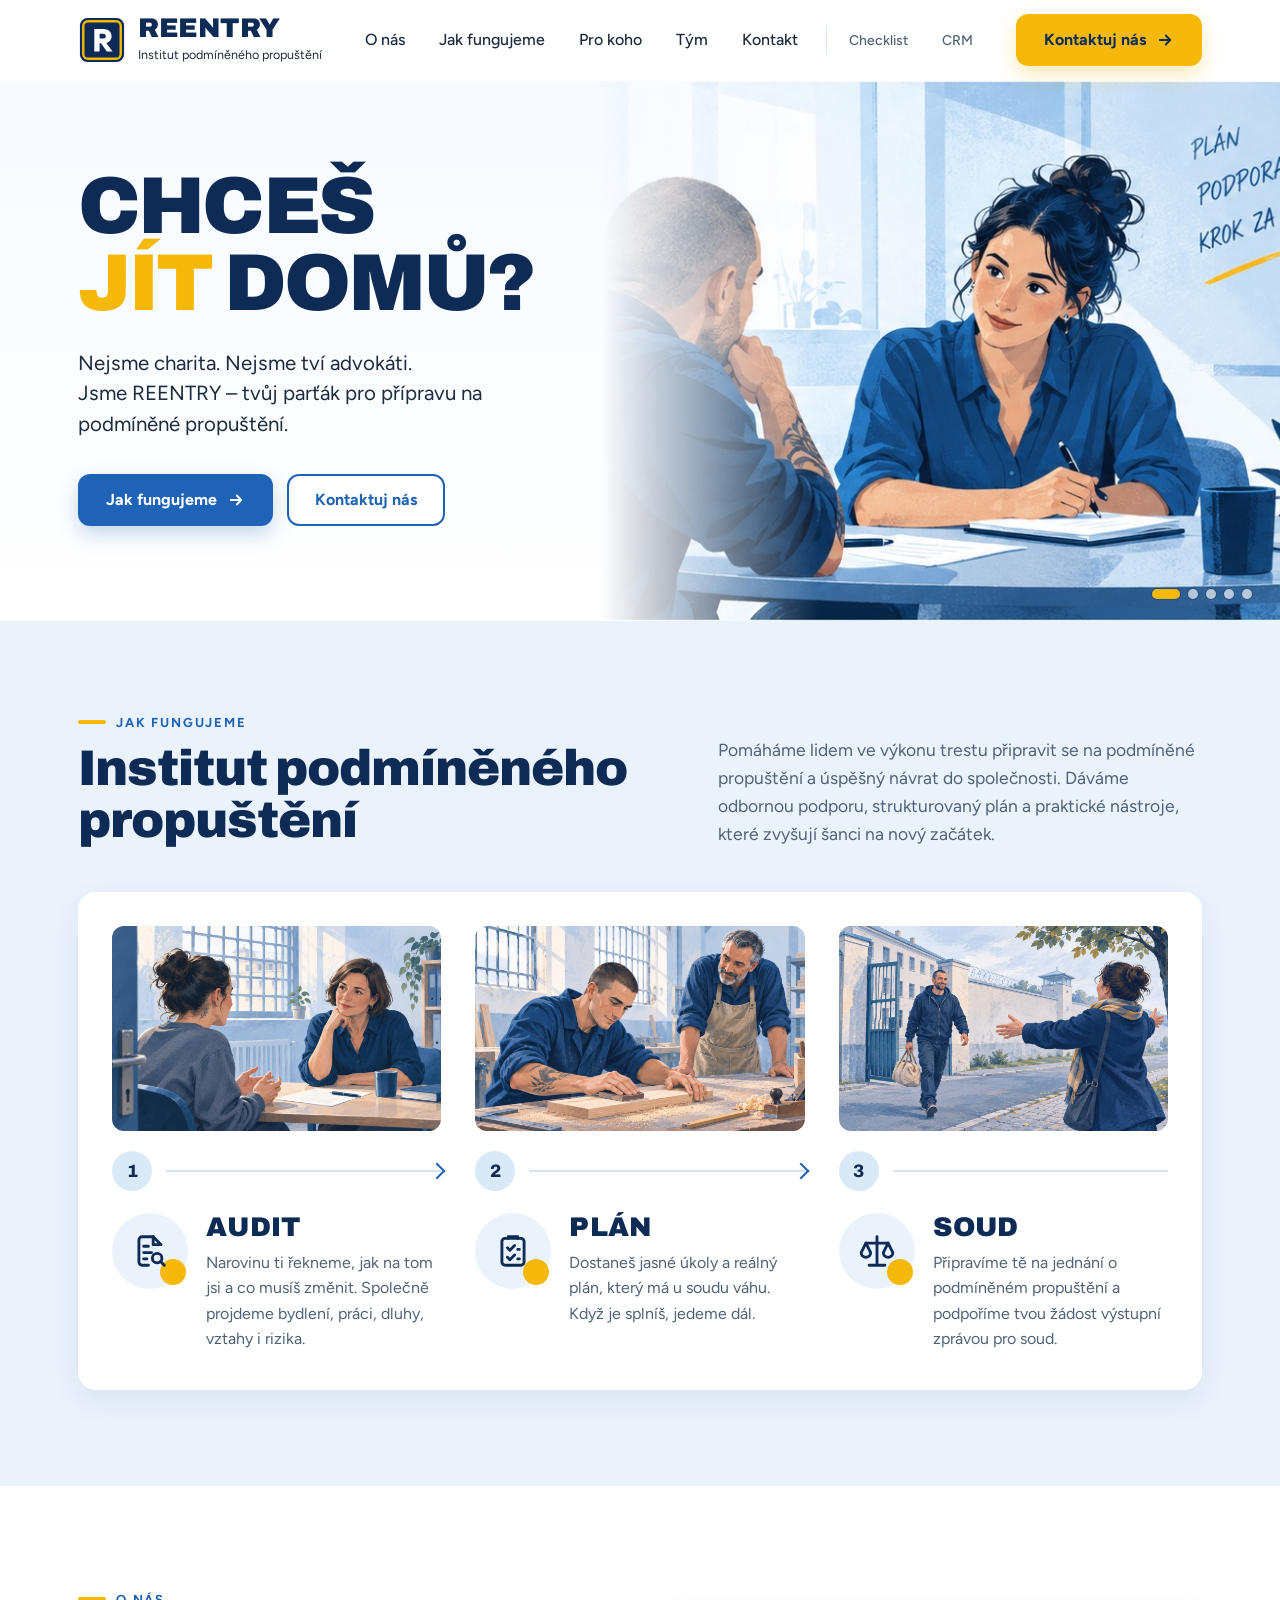
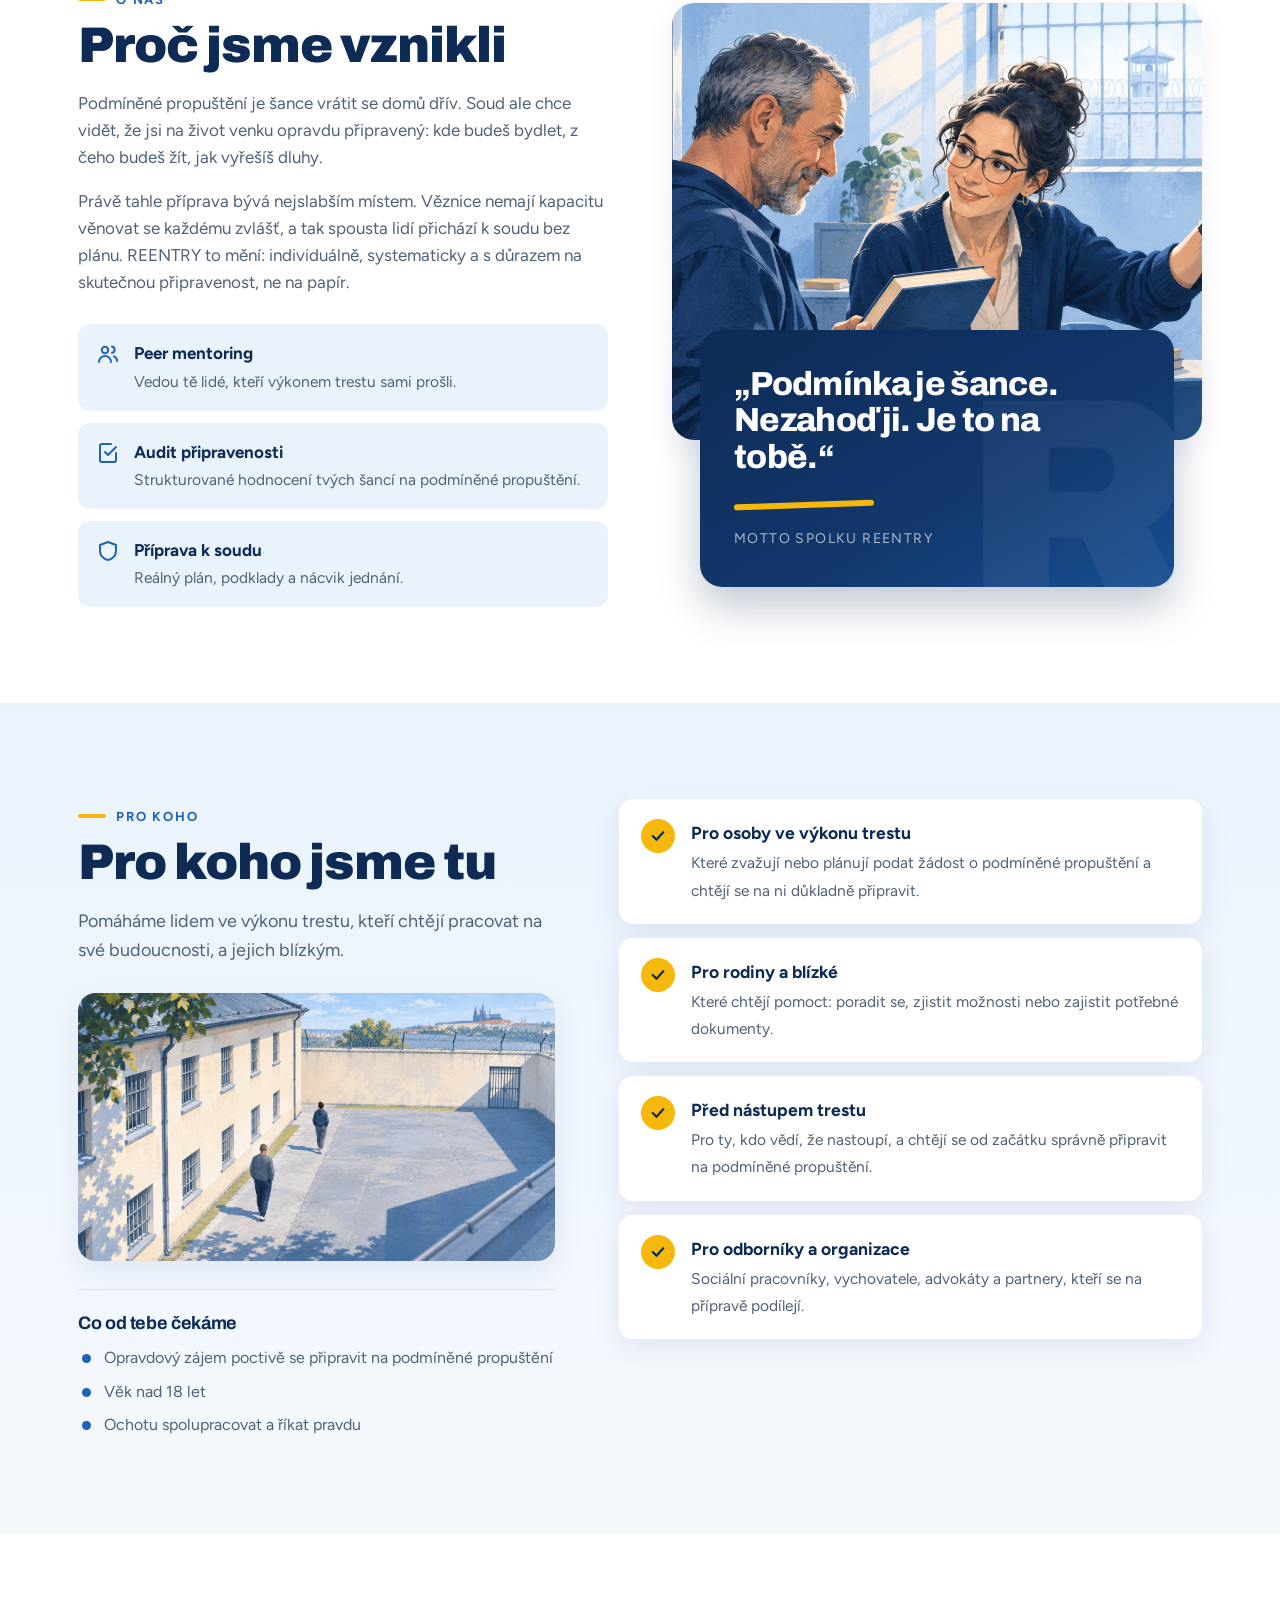
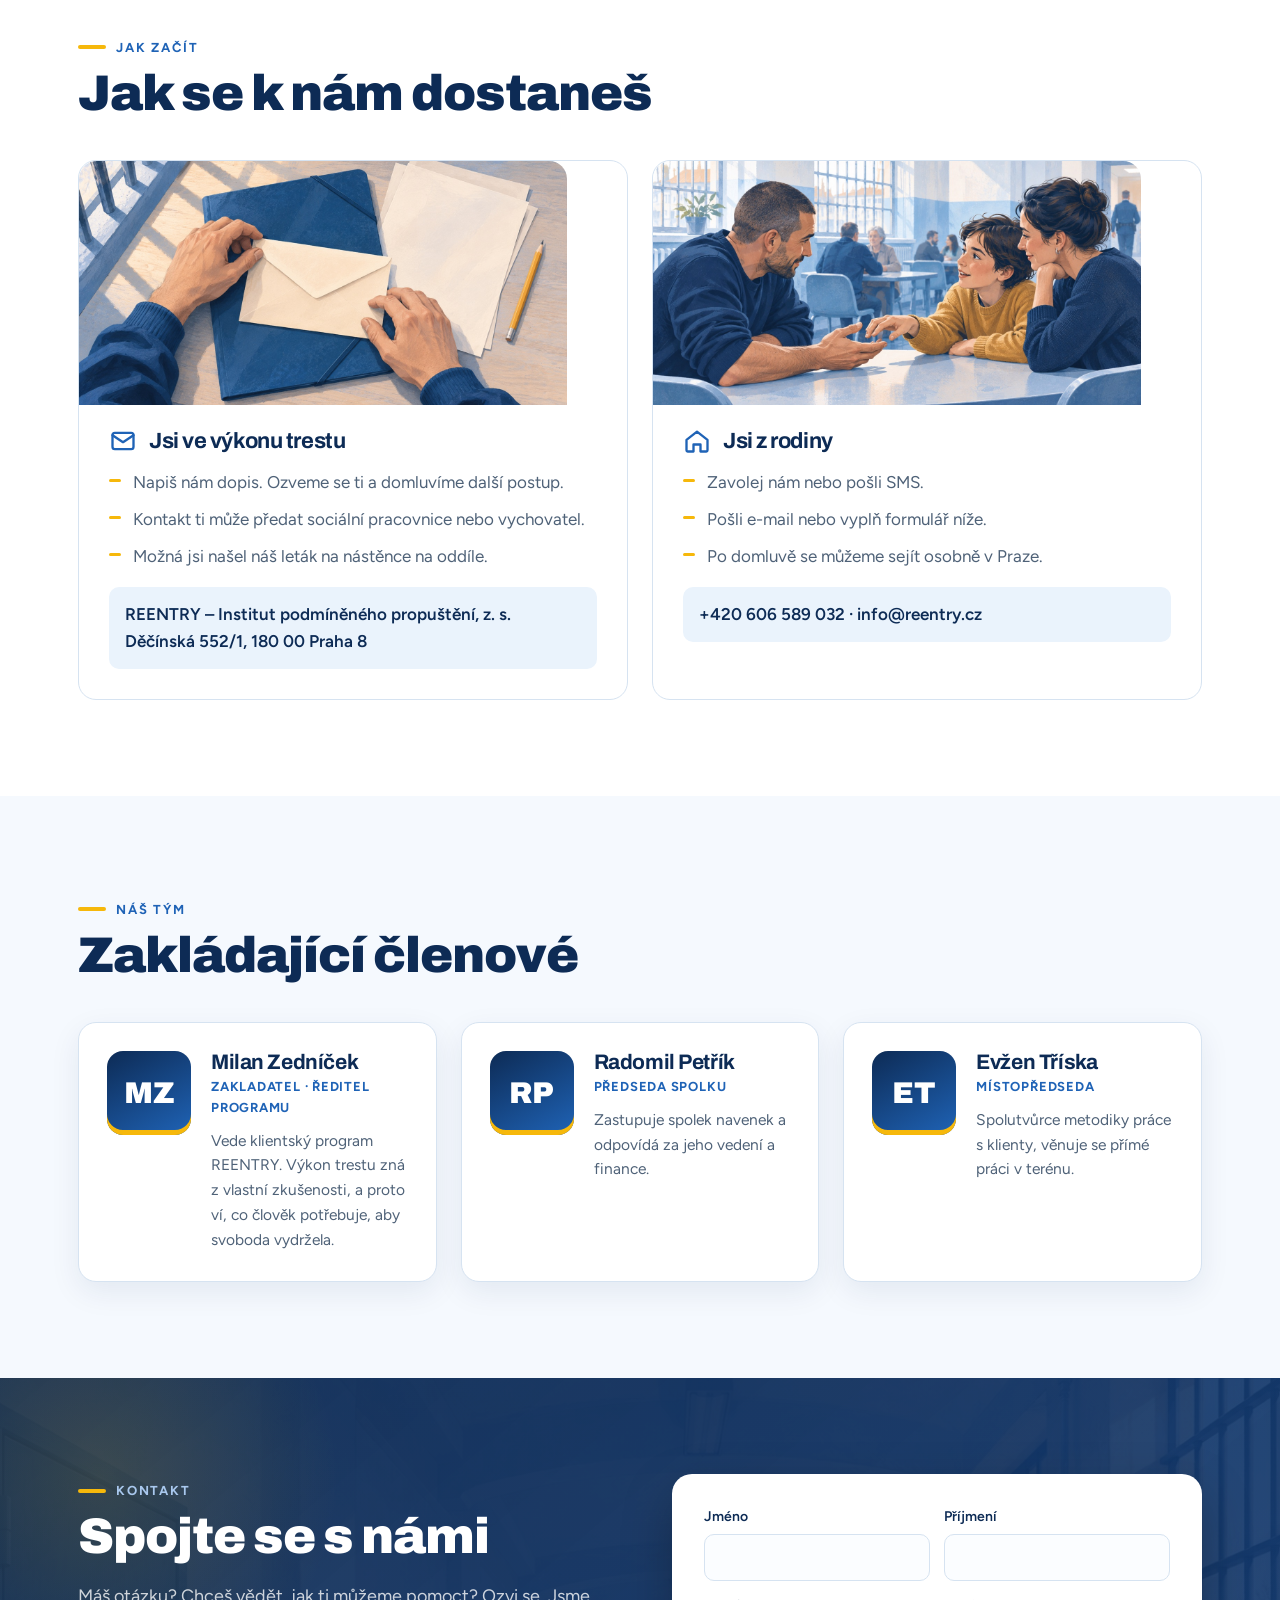
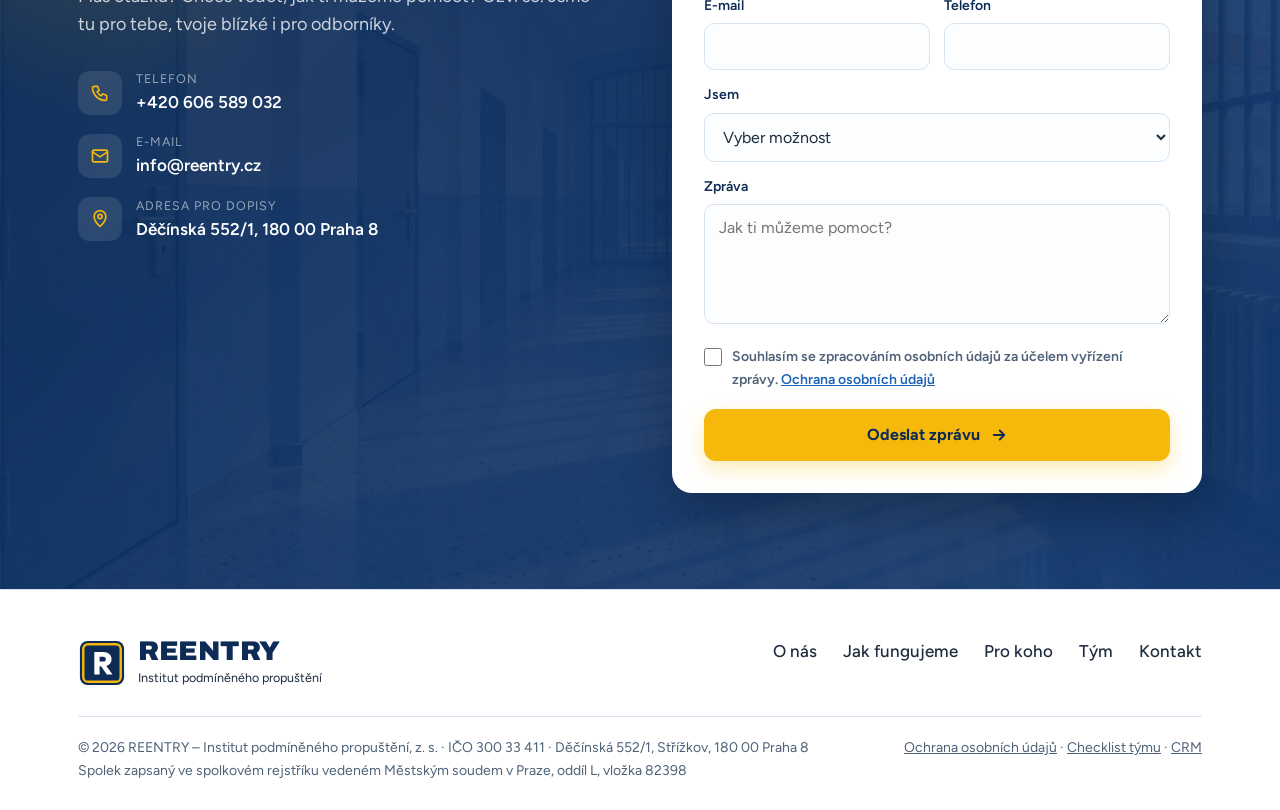
==== index.html @ e17e8127 "REENTRY web, checklist týmu a ukázkové CRM Co-Authored-By: Claude Opus 5.5 <noreply@anthropic.com>" ====
<!DOCTYPE html>
<html lang="cs">
<head>
<meta charset="UTF-8">
<meta name="viewport" content="width=device-width, initial-scale=1.0">
<title>REENTRY – Institut podmíněného propuštění, z. s.</title>
<meta name="description" content="REENTRY je tvůj parťák pro přípravu na podmíněné propuštění. Audit připravenosti, konkrétní plán a podpora u soudu. Zapsaný spolek, Praha.">
<meta property="og:title" content="REENTRY – Chceš jít domů?">
<meta property="og:description" content="Nejsme charita. Nejsme tví advokáti. Jsme REENTRY – tvůj parťák pro přípravu na podmíněné propuštění.">
<meta property="og:image" content="img/hero-ilustrace.jpg">
<link rel="icon" href="img/logo/favicon.svg" type="image/svg+xml">
<link rel="icon" href="img/logo/ikona-32.png" sizes="32x32" type="image/png">
<link rel="apple-touch-icon" href="img/logo/ikona-180.png">
<meta name="theme-color" content="#0d2b55">
<link rel="preconnect" href="https://fonts.googleapis.com">
<link rel="preconnect" href="https://fonts.gstatic.com" crossorigin>
<link href="https://fonts.googleapis.com/css2?family=Archivo:wght@500;700;800;900&family=Figtree:wght@400;500;600;700&display=swap" rel="stylesheet">
<style>
  :root {
    --navy: #0d2b55;
    --navy-2: #12386d;
    --blue: #1f63b6;
    --blue-dark: #174f93;
    --sky: #eaf3fc;
    --sky-2: #d9e9f8;
    --yellow: #f6b80b;
    --yellow-dark: #e0a500;
    --ink: #1c2b3d;
    --muted: #4f6278;
    --line: #d6e3f1;
    --white: #ffffff;
    --radius: 14px;
    --shadow: 0 10px 30px rgba(13, 43, 85, .08);
    --wrap: 1180px;
  }
  * { margin: 0; padding: 0; box-sizing: border-box; }
  html { scroll-behavior: smooth; scroll-padding-top: 84px; }
  body { font-family: 'Figtree', system-ui, sans-serif; color: var(--ink); background: var(--white); line-height: 1.6; font-size: 17px; -webkit-font-smoothing: antialiased; overflow-x: hidden; }
  img { max-width: 100%; display: block; }
  a { color: inherit; }
  .wrap { max-width: var(--wrap); margin: 0 auto; padding: 0 28px; }
  h1, h2, h3 { font-family: 'Archivo', sans-serif; color: var(--navy); line-height: 1.05; letter-spacing: -0.02em; }
  .eyebrow { font: 700 13px/1 'Figtree', sans-serif; letter-spacing: .14em; text-transform: uppercase; color: var(--blue); margin-bottom: 14px; display: inline-flex; align-items: center; gap: 10px; }
  .eyebrow::before { content: ''; width: 28px; height: 4px; border-radius: 2px; background: var(--yellow); }
  .h2 { font-size: clamp(32px, 4.4vw, 50px); font-weight: 900; margin-bottom: 18px; }
  .lead { color: var(--muted); font-size: 18px; max-width: 620px; }
  section { padding: 96px 0; }

  /* Buttons */
  .btn { display: inline-flex; align-items: center; gap: 10px; padding: 15px 26px; border-radius: 12px; font: 700 16px/1 'Figtree', sans-serif; text-decoration: none; border: 2px solid transparent; transition: transform .15s ease, background .15s ease, box-shadow .15s ease; cursor: pointer; }
  .btn svg { width: 18px; height: 18px; transition: transform .15s ease; }
  .btn:hover svg { transform: translateX(3px); }
  .btn:focus-visible, .nav a:focus-visible, input:focus-visible, select:focus-visible, textarea:focus-visible { outline: 3px solid var(--yellow); outline-offset: 2px; }
  .btn-blue { background: var(--blue); color: #fff; box-shadow: 0 8px 20px rgba(31, 99, 182, .25); }
  .btn-blue:hover { background: var(--blue-dark); transform: translateY(-1px); }
  .btn-outline { background: #fff; color: var(--blue); border-color: var(--blue); }
  .btn-outline:hover { background: var(--sky); }
  .btn-yellow { background: var(--yellow); color: var(--navy); box-shadow: 0 8px 20px rgba(246, 184, 11, .3); }
  .btn-yellow:hover { background: var(--yellow-dark); transform: translateY(-1px); }

  /* Header */
  header { position: sticky; top: 0; z-index: 50; background: rgba(255,255,255,.94); backdrop-filter: blur(10px); border-bottom: 1px solid transparent; transition: border-color .2s, box-shadow .2s; }
  header.scrolled { border-color: var(--line); box-shadow: 0 4px 18px rgba(13,43,85,.06); }
  .bar { display: flex; align-items: center; justify-content: space-between; height: 80px; gap: 24px; }
  .brand { display: flex; align-items: center; gap: 12px; text-decoration: none; }
  .brand .r { width: 46px; height: 46px; border-radius: 8px; background: var(--navy); color: #fff; font: 900 30px/1 'Archivo', sans-serif; display: grid; place-items: center; box-shadow: inset 0 0 0 3px var(--yellow); flex-shrink: 0; }
  .logo-mark { width: 48px; height: 48px; flex-shrink: 0; }
  .brand b { display: block; font: 900 27px/1 'Archivo', sans-serif; color: var(--navy); letter-spacing: -.01em; }
  .brand small { display: block; font-size: 12.5px; color: var(--ink); margin-top: 3px; white-space: nowrap; }
  .nav { display: flex; align-items: center; gap: 34px; list-style: none; }
  .nav a { text-decoration: none; font-weight: 500; font-size: 16px; color: var(--ink); position: relative; padding: 6px 0; }
  .nav a::after { content: ''; position: absolute; left: 0; right: 0; bottom: 0; height: 3px; border-radius: 2px; background: var(--yellow); transform: scaleX(0); transition: transform .2s; }
  .nav a:hover::after { transform: scaleX(1); }
  .nav .team-link a { color: var(--muted); font-size: 14px; }
  .nav .team-first { border-left: 1px solid var(--line); padding-left: 22px; margin-left: -6px; }
  .menu-btn { display: none; background: none; border: 0; width: 44px; height: 44px; cursor: pointer; color: var(--navy); }
  .menu-btn svg { width: 28px; height: 28px; }

  /* Hero */
  .hero { position: relative; padding: 0; background: linear-gradient(180deg, #f6faff 0%, #fff 100%); overflow: hidden; }
  .hero-grid { display: grid; grid-template-columns: minmax(0, 1fr) minmax(0, 1.15fr); align-items: center; min-height: 540px; }
  .hero-copy { position: relative; z-index: 2; padding: 64px 0 72px; }
  .hero h1 { font-size: clamp(50px, 6.3vw, 86px); font-weight: 900; line-height: .95; letter-spacing: -0.035em; margin-bottom: 26px; }
  .hero h1 .y { color: var(--yellow); }
  .hero p { font-size: clamp(18px, 1.6vw, 21px); color: var(--ink); max-width: 500px; margin-bottom: 34px; line-height: 1.5; }
  .hero-actions { display: flex; gap: 14px; flex-wrap: wrap; }
  .hero-art { position: relative; align-self: stretch; margin-right: calc((100vw - min(100vw, var(--wrap))) / -2 - 28px); }
  .hero-art img { position: absolute; inset: 0; width: 100%; height: 100%; object-fit: cover; object-position: 42% center;
    -webkit-mask-image: linear-gradient(90deg, transparent 0%, rgba(0,0,0,.35) 12%, #000 32%); mask-image: linear-gradient(90deg, transparent 0%, rgba(0,0,0,.35) 12%, #000 32%); }

  .hero-art .slide { opacity: 0; transition: opacity 1.4s ease; }
  .hero-art .slide.on { opacity: 1; }
  .dots { position: absolute; right: 28px; bottom: 22px; display: flex; gap: 8px; z-index: 3; }
  .dots button { width: 10px; height: 10px; border-radius: 50%; border: 0; padding: 0; background: rgba(255,255,255,.65); box-shadow: 0 0 0 1px rgba(13,43,85,.25); cursor: pointer; transition: width .3s, background .3s; }
  .dots button.on { width: 28px; border-radius: 5px; background: var(--yellow); }

  /* Institut + steps */
  .institut { background: var(--sky); padding: 84px 0 96px; }
  .inst-head { display: grid; grid-template-columns: 1.1fr .9fr; gap: 48px; align-items: end; margin-bottom: 44px; }
  .inst-head .h2 { margin: 0; }
  .inst-head p { color: var(--muted); font-size: 17.5px; }
  .steps { background: #fff; border-radius: 18px; box-shadow: var(--shadow); padding: 34px 34px 38px; display: grid; grid-template-columns: repeat(3, 1fr); gap: 34px; }
  .step-img, .quote-wrap > img, .who-img, .card-img { height: auto; }
  .step-img { width: 100%; aspect-ratio: 16 / 10; object-fit: cover; border-radius: 12px; margin-bottom: 20px; background: var(--sky); }
  .step-top { display: flex; align-items: center; gap: 14px; margin-bottom: 22px; }
  .num { width: 40px; height: 40px; border-radius: 50%; background: var(--sky-2); color: var(--navy); font: 800 18px/1 'Archivo', sans-serif; display: grid; place-items: center; flex-shrink: 0; }
  .step-line { flex: 1; height: 2px; background: var(--line); position: relative; }
  .step-line::after { content: ''; position: absolute; right: -2px; top: -5px; width: 10px; height: 10px; border-top: 2px solid var(--blue); border-right: 2px solid var(--blue); transform: rotate(45deg); }
  .step:last-child .step-line::after { display: none; }
  .step-body { display: grid; grid-template-columns: 76px 1fr; gap: 18px; align-items: start; }
  .step-ico { width: 76px; height: 76px; border-radius: 50%; background: var(--sky); display: grid; place-items: center; position: relative; }
  .step-ico::after { content: ''; position: absolute; width: 26px; height: 26px; border-radius: 50%; background: var(--yellow); right: 2px; bottom: 4px; z-index: 0; }
  .step-ico svg { width: 38px; height: 38px; position: relative; z-index: 1; color: var(--navy); }
  .step h3 { font-size: 27px; font-weight: 900; letter-spacing: .01em; margin-bottom: 8px; }
  .step p { color: var(--muted); font-size: 16px; }
  .step .more { display: inline-flex; align-items: center; gap: 6px; margin-top: 12px; color: var(--blue); font-weight: 700; text-decoration: none; font-size: 15.5px; }
  .step .more svg { width: 16px; height: 16px; color: var(--yellow-dark); }

  /* O nás / quote */
  .about-grid { display: grid; grid-template-columns: 1fr 1fr; gap: 64px; align-items: center; }
  .about p + p { margin-top: 16px; }
  .about p { color: var(--muted); }
  .quote { position: relative; background: linear-gradient(150deg, var(--navy) 0%, var(--navy-2) 60%, var(--blue-dark) 100%); color: #fff; border-radius: 22px; padding: 56px 48px; overflow: hidden; }
  .quote::before { content: 'R'; position: absolute; right: -20px; bottom: -70px; font: 900 300px/1 'Archivo', sans-serif; color: rgba(255,255,255,.05); }
  .quote blockquote { font: 800 clamp(32px, 3.6vw, 46px)/1.1 'Archivo', sans-serif; letter-spacing: -0.02em; position: relative; }
  .quote .underline { width: 140px; height: 6px; border-radius: 3px; background: var(--yellow); margin: 26px 0 16px; transform: rotate(-2deg); }
  .quote cite { font-style: normal; font-size: 14px; letter-spacing: .1em; text-transform: uppercase; color: rgba(255,255,255,.65); }
  .pillars { display: grid; gap: 12px; margin-top: 28px; }
  .pillar { display: flex; gap: 14px; align-items: flex-start; padding: 16px 18px; border-radius: 12px; background: var(--sky); }
  .pillar svg { width: 24px; height: 24px; flex-shrink: 0; color: var(--blue); margin-top: 2px; }
  .pillar b { display: block; color: var(--navy); }
  .pillar span { font-size: 15.5px; color: var(--muted); }

  .quote-wrap { position: relative; }
  .quote-wrap > img { width: 100%; aspect-ratio: 4 / 3.3; object-fit: cover; border-radius: 22px; box-shadow: var(--shadow); }
  .quote-wrap .quote { margin: -110px 28px 0; padding: 36px 34px; box-shadow: 0 20px 40px rgba(13,43,85,.25); }
  .quote-wrap .quote blockquote { font-size: clamp(26px, 2.6vw, 34px); }

  /* Pro koho */
  .who { background: linear-gradient(180deg, var(--sky) 0%, #f5f9fe 100%); }
  .who-grid { display: grid; grid-template-columns: .9fr 1.1fr; gap: 64px; align-items: start; }
  .who-list { display: grid; gap: 14px; }
  .who-item { display: flex; gap: 16px; align-items: flex-start; background: #fff; border-radius: var(--radius); padding: 20px 22px; box-shadow: var(--shadow); }
  .check { width: 34px; height: 34px; border-radius: 50%; background: var(--yellow); display: grid; place-items: center; flex-shrink: 0; }
  .check svg { width: 18px; height: 18px; color: var(--navy); }
  .who-item b { display: block; color: var(--navy); font-size: 17.5px; margin-bottom: 2px; }
  .who-item span { color: var(--muted); font-size: 15.5px; }
  .who-img { width: 100%; aspect-ratio: 16 / 9; object-fit: cover; border-radius: 18px; margin-top: 28px; box-shadow: var(--shadow); }
  .criteria { margin-top: 28px; padding-top: 24px; border-top: 1px solid var(--line); }
  .criteria h3 { font-size: 18px; margin-bottom: 12px; }
  .criteria ul { list-style: none; display: grid; gap: 8px; }
  .criteria li { padding-left: 26px; position: relative; color: var(--muted); font-size: 16px; }
  .criteria li::before { content: ''; position: absolute; left: 4px; top: 9px; width: 9px; height: 9px; border-radius: 50%; background: var(--blue); }

  /* Jak začít */
  .start-grid { display: grid; grid-template-columns: repeat(2, 1fr); gap: 24px; margin-top: 40px; }
  .card { border: 1px solid var(--line); border-radius: 18px; padding: 30px; background: #fff; }
  .card-img { width: calc(100% + 60px); margin: -30px -30px 22px; aspect-ratio: 16 / 8; object-fit: cover; border-radius: 18px 18px 0 0; }
  .card { overflow: hidden; }
  .card h3 { font-size: 22px; margin-bottom: 14px; display: flex; align-items: center; gap: 12px; }
  .card h3 svg { width: 28px; height: 28px; color: var(--blue); }
  .card ul { list-style: none; display: grid; gap: 10px; }
  .card li { padding-left: 24px; position: relative; color: var(--muted); }
  .card li::before { content: ''; position: absolute; left: 0; top: 10px; width: 12px; height: 3px; border-radius: 2px; background: var(--yellow); }
  .card address { font-style: normal; margin-top: 16px; padding: 14px 16px; background: var(--sky); border-radius: 10px; color: var(--navy); font-weight: 600; }

  /* Tým */
  .team-grid { display: grid; grid-template-columns: repeat(3, 1fr); gap: 24px; margin-top: 40px; }
  .member { background: #fff; border: 1px solid var(--line); border-radius: 18px; padding: 28px; display: flex; gap: 20px; align-items: flex-start; box-shadow: var(--shadow); }
  .avatar { width: 84px; height: 84px; border-radius: 16px; background: linear-gradient(150deg, var(--navy), var(--blue)); color: #fff; font: 900 30px/1 'Archivo', sans-serif; display: grid; place-items: center; flex-shrink: 0; box-shadow: inset 0 -5px 0 var(--yellow); }
  .member h3 { font-size: 21px; margin-bottom: 4px; }
  .member .role { font-size: 13px; font-weight: 700; letter-spacing: .06em; text-transform: uppercase; color: var(--blue); margin-bottom: 10px; }
  .member p { font-size: 15.5px; color: var(--muted); }

  /* Kontakt */
  .contact { background: linear-gradient(140deg, rgba(13,43,85,.95) 0%, rgba(15,51,102,.9) 55%, rgba(18,56,109,.93) 100%), url(img/chodba.jpg) center / cover; color: #fff; position: relative; overflow: hidden; }
  .contact::before { content: ''; position: absolute; width: 520px; height: 520px; border-radius: 50%; background: radial-gradient(circle, rgba(246,184,11,.16), transparent 65%); left: -160px; top: -160px; }
  .contact-grid { display: grid; grid-template-columns: 1fr 1fr; gap: 64px; align-items: start; position: relative; }
  .contact .eyebrow { color: #a9c8ee; }
  .contact .h2 { color: #fff; }
  .contact .lead { color: rgba(255,255,255,.78); }
  .c-items { list-style: none; display: grid; gap: 16px; margin-top: 30px; }
  .c-items li { display: flex; gap: 14px; align-items: center; }
  .c-items .ic { width: 44px; height: 44px; border-radius: 12px; background: rgba(255,255,255,.1); display: grid; place-items: center; flex-shrink: 0; }
  .c-items svg { width: 20px; height: 20px; color: var(--yellow); }
  .c-items small { display: block; font-size: 12.5px; letter-spacing: .08em; text-transform: uppercase; color: rgba(255,255,255,.55); }
  .c-items a, .c-items span { color: #fff; text-decoration: none; font-weight: 600; font-size: 17px; }
  .c-items a:hover { text-decoration: underline; text-underline-offset: 3px; }
  form { background: #fff; color: var(--ink); border-radius: 20px; padding: 32px; box-shadow: 0 20px 50px rgba(0,0,0,.25); }
  .row { display: grid; grid-template-columns: 1fr 1fr; gap: 14px; }
  .field { margin-bottom: 14px; }
  label { display: block; font-size: 14px; font-weight: 600; color: var(--navy); margin-bottom: 6px; }
  input, select, textarea { width: 100%; font: 400 16px 'Figtree', sans-serif; color: var(--ink); padding: 13px 14px; border: 1.5px solid var(--line); border-radius: 10px; background: #fbfdff; transition: border-color .15s; }
  input:focus, select:focus, textarea:focus { border-color: var(--blue); outline: none; }
  textarea { min-height: 120px; resize: vertical; }
  .consent { display: flex; gap: 10px; align-items: flex-start; font-size: 14px; color: var(--muted); margin: 4px 0 18px; }
  .consent input { width: 18px; height: 18px; margin-top: 2px; flex-shrink: 0; }
  .consent a { color: var(--blue); }
  form .btn { width: 100%; justify-content: center; }
  .hp { position: absolute; left: -9999px; }
  .form-ok { display: none; text-align: center; padding: 30px 10px; }
  .form-ok h3 { font-size: 26px; margin-bottom: 8px; }

  /* Footer */
  footer { background: #fff; padding: 48px 0 28px; border-top: 1px solid var(--line); }
  .foot { display: flex; justify-content: space-between; gap: 32px; flex-wrap: wrap; align-items: flex-start; }
  .foot-nav { display: flex; gap: 26px; list-style: none; flex-wrap: wrap; }
  .foot-nav a { text-decoration: none; color: var(--ink); font-weight: 500; }
  .foot-nav a:hover { color: var(--blue); }
  .legal { margin-top: 28px; padding-top: 20px; border-top: 1px solid var(--line); display: flex; justify-content: space-between; gap: 16px; flex-wrap: wrap; font-size: 14px; color: var(--muted); }
  .legal a { color: var(--muted); }

  /* Reveal */
  .reveal { opacity: 0; transform: translateY(18px); transition: opacity .6s ease, transform .6s ease; }
  .reveal.in { opacity: 1; transform: none; }
  @media (prefers-reduced-motion: reduce) { .reveal { opacity: 1; transform: none; transition: none; } html { scroll-behavior: auto; } }

  /* Responsive */
  @media (max-width: 1020px) {
    .nav { gap: 22px; }
    .bar .btn-yellow { display: none; }
    .steps { grid-template-columns: 1fr; gap: 26px; }
    .step-line::after { display: none; }
    .team-grid { grid-template-columns: 1fr; }
  }
  @media (max-width: 860px) {
    body { font-size: 16px; }
    section { padding: 68px 0; }
    .wrap { padding: 0 20px; }
    .menu-btn { display: grid; place-items: center; }
    .nav { position: fixed; inset: 80px 0 auto 0; background: #fff; flex-direction: column; align-items: stretch; gap: 0; padding: 8px 20px 20px; border-bottom: 1px solid var(--line); box-shadow: 0 16px 30px rgba(13,43,85,.1); transform: translateY(-8px); opacity: 0; pointer-events: none; transition: .2s; }
    .nav.open { transform: none; opacity: 1; pointer-events: auto; }
    .nav a { display: block; padding: 14px 4px; border-bottom: 1px solid var(--line); }
    .nav a::after { display: none; }
    .nav .team-first { border-left: 0; padding-left: 0; margin-left: 0; }
    .brand small { font-size: 11px; }
    .hero-grid { grid-template-columns: 1fr; min-height: 0; }
    .hero-copy { padding: 40px 0 28px; }
    .hero-art { margin: 0 -20px; height: 280px; }
    .hero-art img { -webkit-mask-image: linear-gradient(180deg, transparent 0%, #000 18%); mask-image: linear-gradient(180deg, transparent 0%, #000 18%); object-position: 40% center; }
    .inst-head, .about-grid, .who-grid, .contact-grid, .start-grid { grid-template-columns: 1fr; gap: 32px; }
    .steps { padding: 26px 22px; }
    .step-body { grid-template-columns: 60px 1fr; }
    .step-ico { width: 60px; height: 60px; }
    .step-ico svg { width: 30px; height: 30px; }
    .quote { padding: 40px 28px; }
    .quote-wrap .quote { margin: -60px 14px 0; padding: 28px 24px; }
    .card-img { width: calc(100% + 60px); }
    .dots { right: 20px; bottom: 14px; }
    .row { grid-template-columns: 1fr; gap: 0; }
    form { padding: 24px; }
    .member { padding: 22px; }
  }
</style>
</head>
<body>

<header id="top">
  <div class="wrap bar">
    <a class="brand" href="#top" aria-label="REENTRY – úvod">
      <img class="logo-mark" src="img/logo/reentry-znak.svg" alt="" width="48" height="48">
      <span><b>REENTRY</b><small>Institut podmíněného propuštění</small></span>
    </a>
    <nav aria-label="Hlavní menu">
      <ul class="nav" id="nav">
        <li><a href="#o-nas">O nás</a></li>
        <li><a href="#jak-fungujeme">Jak fungujeme</a></li>
        <li><a href="#pro-koho">Pro koho</a></li>
        <li><a href="#tym">Tým</a></li>
        <li><a href="#kontakt">Kontakt</a></li>
        <li class="team-link team-first"><a href="checklist.html">Checklist</a></li>
        <li class="team-link"><a href="reentry-crm.html">CRM</a></li>
      </ul>
    </nav>
    <a class="btn btn-yellow" href="#kontakt">Kontaktuj nás <svg viewBox="0 0 24 24" fill="none" stroke="currentColor" stroke-width="2.4" stroke-linecap="round" stroke-linejoin="round"><path d="M5 12h14M13 6l6 6-6 6"/></svg></a>
    <button class="menu-btn" id="menuBtn" aria-label="Otevřít menu" aria-expanded="false" aria-controls="nav">
      <svg viewBox="0 0 24 24" fill="none" stroke="currentColor" stroke-width="2.2" stroke-linecap="round"><path d="M4 7h16M4 12h16M4 17h16"/></svg>
    </button>
  </div>
</header>

<main>

<!-- HERO -->
<section class="hero">
  <div class="wrap hero-grid">
    <div class="hero-copy">
      <h1>CHCEŠ<br><span class="y">JÍT</span> DOMŮ?</h1>
      <p>Nejsme charita. Nejsme tví advokáti.<br>Jsme REENTRY – tvůj parťák pro přípravu na podmíněné propuštění.</p>
      <div class="hero-actions">
        <a class="btn btn-blue" href="#jak-fungujeme">Jak fungujeme <svg viewBox="0 0 24 24" fill="none" stroke="currentColor" stroke-width="2.4" stroke-linecap="round" stroke-linejoin="round"><path d="M5 12h14M13 6l6 6-6 6"/></svg></a>
        <a class="btn btn-outline" href="#kontakt">Kontaktuj nás</a>
      </div>
    </div>
    <div class="hero-art" aria-hidden="true">
      <img class="slide on" src="img/hero-ilustrace.jpg" alt="" width="1012" height="553" fetchpriority="high">
      <img class="slide" src="img/navrat-domu.jpg" alt="" width="1400" height="788" loading="lazy">
      <img class="slide" src="img/rozhovor-audit.jpg" alt="" width="1400" height="788" loading="lazy">
      <img class="slide" src="img/mentor-knihovna.jpg" alt="" width="1400" height="788" loading="lazy">
      <img class="slide" src="img/dilna-prace.jpg" alt="" width="1400" height="788" loading="lazy">
      <div class="dots"></div>
    </div>
  </div>
</section>

<!-- INSTITUT + KROKY -->
<section class="institut" id="jak-fungujeme">
  <div class="wrap">
    <div class="inst-head reveal">
      <div>
        <div class="eyebrow">Jak fungujeme</div>
        <h2 class="h2">Institut podmíněného propuštění</h2>
      </div>
      <p>Pomáháme lidem ve výkonu trestu připravit se na podmíněné propuštění a úspěšný návrat do společnosti. Dáváme odbornou podporu, strukturovaný plán a praktické nástroje, které zvyšují šanci na nový začátek.</p>
    </div>

    <div class="steps reveal">
      <article class="step">
        <img class="step-img" src="img/rozhovor-audit.jpg" alt="Konzultantka mluví s klientem u stolu" loading="lazy" width="1400" height="788">
        <div class="step-top"><span class="num">1</span><span class="step-line"></span></div>
        <div class="step-body">
          <div class="step-ico"><svg viewBox="0 0 24 24" fill="none" stroke="currentColor" stroke-width="1.8" stroke-linecap="round" stroke-linejoin="round"><path d="M14 3H7a2 2 0 0 0-2 2v14a2 2 0 0 0 2 2h4"/><path d="M14 3l5 5h-5z"/><path d="M8 9h3M8 13h5M8 17h2"/><circle cx="16.5" cy="16.5" r="3"/><path d="M18.7 18.7L21 21"/></svg></div>
          <div>
            <h3>AUDIT</h3>
            <p>Narovinu ti řekneme, jak na tom jsi a co musíš změnit. Společně projdeme bydlení, práci, dluhy, vztahy i rizika.</p>
          </div>
        </div>
      </article>
      <article class="step">
        <img class="step-img" src="img/dilna-prace.jpg" alt="Mistr v dílně ukazuje mladému muži práci se dřevem" loading="lazy" width="1400" height="788">
        <div class="step-top"><span class="num">2</span><span class="step-line"></span></div>
        <div class="step-body">
          <div class="step-ico"><svg viewBox="0 0 24 24" fill="none" stroke="currentColor" stroke-width="1.8" stroke-linecap="round" stroke-linejoin="round"><rect x="5" y="4" width="14" height="17" rx="2"/><path d="M9 4V3h6v1"/><path d="M8.5 10l1.5 1.5 3-3M8.5 16l1.5 1.5 3-3"/><path d="M15 11h1M15 17h1"/></svg></div>
          <div>
            <h3>PLÁN</h3>
            <p>Dostaneš jasné úkoly a reálný plán, který má u soudu váhu. Když je splníš, jedeme dál.</p>
          </div>
        </div>
      </article>
      <article class="step">
        <img class="step-img" src="img/navrat-domu.jpg" alt="Muž odchází z brány věznice a vítá ho blízká osoba" loading="lazy" width="1400" height="788">
        <div class="step-top"><span class="num">3</span><span class="step-line"></span></div>
        <div class="step-body">
          <div class="step-ico"><svg viewBox="0 0 24 24" fill="none" stroke="currentColor" stroke-width="1.8" stroke-linecap="round" stroke-linejoin="round"><path d="M12 3v18M7 21h10"/><path d="M5 7h14"/><path d="M5 7l-3 6a3 3 0 0 0 6 0z"/><path d="M19 7l-3 6a3 3 0 0 0 6 0z"/></svg></div>
          <div>
            <h3>SOUD</h3>
            <p>Připravíme tě na jednání o podmíněném propuštění a podpoříme tvou žádost výstupní zprávou pro soud.</p>
          </div>
        </div>
      </article>
    </div>
  </div>
</section>

<!-- O NÁS -->
<section class="about" id="o-nas">
  <div class="wrap about-grid">
    <div class="reveal">
      <div class="eyebrow">O nás</div>
      <h2 class="h2">Proč jsme vznikli</h2>
      <p>Podmíněné propuštění je šance vrátit se domů dřív. Soud ale chce vidět, že jsi na život venku opravdu připravený: kde budeš bydlet, z čeho budeš žít, jak vyřešíš dluhy.</p>
      <p>Právě tahle příprava bývá nejslabším místem. Věznice nemají kapacitu věnovat se každému zvlášť, a tak spousta lidí přichází k soudu bez plánu. REENTRY to mění: individuálně, systematicky a s důrazem na skutečnou připravenost, ne na papír.</p>
      <div class="pillars">
        <div class="pillar"><svg viewBox="0 0 24 24" fill="none" stroke="currentColor" stroke-width="2" stroke-linecap="round" stroke-linejoin="round"><circle cx="9" cy="8" r="3.2"/><path d="M3 20c0-3.3 2.7-6 6-6s6 2.7 6 6"/><path d="M16 4.5a3.2 3.2 0 0 1 0 6.3M18 14.3c1.8.8 3 2.6 3 4.7"/></svg><div><b>Peer mentoring</b><span>Vedou tě lidé, kteří výkonem trestu sami prošli.</span></div></div>
        <div class="pillar"><svg viewBox="0 0 24 24" fill="none" stroke="currentColor" stroke-width="2" stroke-linecap="round" stroke-linejoin="round"><path d="M9 11l3 3 8-8"/><path d="M20 12v7a2 2 0 0 1-2 2H6a2 2 0 0 1-2-2V5a2 2 0 0 1 2-2h9"/></svg><div><b>Audit připravenosti</b><span>Strukturované hodnocení tvých šancí na podmíněné propuštění.</span></div></div>
        <div class="pillar"><svg viewBox="0 0 24 24" fill="none" stroke="currentColor" stroke-width="2" stroke-linecap="round" stroke-linejoin="round"><path d="M12 3l8 3v6c0 4.5-3.4 8.3-8 9-4.6-.7-8-4.5-8-9V6z"/></svg><div><b>Příprava k soudu</b><span>Reálný plán, podklady a nácvik jednání.</span></div></div>
      </div>
    </div>
    <div class="quote-wrap reveal">
      <img src="img/mentor-knihovna.jpg" alt="Mentorka doporučuje knihu muži ve vězeňské knihovně" loading="lazy" width="1400" height="788">
      <div class="quote">
        <blockquote>„Podmínka je šance. Nezahoď ji. Je to na tobě.“</blockquote>
        <div class="underline"></div>
        <cite>Motto spolku REENTRY</cite>
      </div>
    </div>
  </div>
</section>

<!-- PRO KOHO -->
<section class="who" id="pro-koho">
  <div class="wrap who-grid">
    <div class="reveal">
      <div class="eyebrow">Pro koho</div>
      <h2 class="h2">Pro koho jsme tu</h2>
      <p class="lead">Pomáháme lidem ve výkonu trestu, kteří chtějí pracovat na své budoucnosti, a jejich blízkým.</p>
      <img class="who-img" src="img/dvur-praha.jpg" alt="Vězeňský dvůr, za zdí je vidět Praha" loading="lazy" width="1400" height="788">
      <div class="criteria">
        <h3>Co od tebe čekáme</h3>
        <ul>
          <li>Opravdový zájem poctivě se připravit na podmíněné propuštění</li>
          <li>Věk nad 18 let</li>
          <li>Ochotu spolupracovat a říkat pravdu</li>
        </ul>
      </div>
    </div>
    <div class="who-list reveal">
      <div class="who-item"><span class="check"><svg viewBox="0 0 24 24" fill="none" stroke="currentColor" stroke-width="3" stroke-linecap="round" stroke-linejoin="round"><path d="M5 12l5 5 9-10"/></svg></span><div><b>Pro osoby ve výkonu trestu</b><span>Které zvažují nebo plánují podat žádost o podmíněné propuštění a chtějí se na ni důkladně připravit.</span></div></div>
      <div class="who-item"><span class="check"><svg viewBox="0 0 24 24" fill="none" stroke="currentColor" stroke-width="3" stroke-linecap="round" stroke-linejoin="round"><path d="M5 12l5 5 9-10"/></svg></span><div><b>Pro rodiny a blízké</b><span>Které chtějí pomoct: poradit se, zjistit možnosti nebo zajistit potřebné dokumenty.</span></div></div>
      <div class="who-item"><span class="check"><svg viewBox="0 0 24 24" fill="none" stroke="currentColor" stroke-width="3" stroke-linecap="round" stroke-linejoin="round"><path d="M5 12l5 5 9-10"/></svg></span><div><b>Před nástupem trestu</b><span>Pro ty, kdo vědí, že nastoupí, a chtějí se od začátku správně připravit na podmíněné propuštění.</span></div></div>
      <div class="who-item"><span class="check"><svg viewBox="0 0 24 24" fill="none" stroke="currentColor" stroke-width="3" stroke-linecap="round" stroke-linejoin="round"><path d="M5 12l5 5 9-10"/></svg></span><div><b>Pro odborníky a organizace</b><span>Sociální pracovníky, vychovatele, advokáty a partnery, kteří se na přípravě podílejí.</span></div></div>
    </div>
  </div>
</section>

<!-- JAK ZAČÍT -->
<section class="start">
  <div class="wrap">
    <div class="reveal">
      <div class="eyebrow">Jak začít</div>
      <h2 class="h2">Jak se k nám dostaneš</h2>
    </div>
    <div class="start-grid">
      <div class="card reveal">
        <img class="card-img" src="img/dopis.jpg" alt="Ruce vkládají dopis do obálky" loading="lazy" width="1400" height="788">
        <h3><svg viewBox="0 0 24 24" fill="none" stroke="currentColor" stroke-width="2" stroke-linecap="round" stroke-linejoin="round"><rect x="3" y="5" width="18" height="14" rx="2"/><path d="M3 7l9 6 9-6"/></svg>Jsi ve výkonu trestu</h3>
        <ul>
          <li>Napiš nám dopis. Ozveme se ti a domluvíme další postup.</li>
          <li>Kontakt ti může předat sociální pracovnice nebo vychovatel.</li>
          <li>Možná jsi našel náš leták na nástěnce na oddíle.</li>
        </ul>
        <address>REENTRY – Institut podmíněného propuštění, z. s.<br>Děčínská 552/1, 180 00 Praha 8</address>
      </div>
      <div class="card reveal">
        <img class="card-img" src="img/navsteva-rodiny.jpg" alt="Návštěva rodiny ve věznici, otec mluví se synem a partnerkou" loading="lazy" width="1400" height="788">
        <h3><svg viewBox="0 0 24 24" fill="none" stroke="currentColor" stroke-width="2" stroke-linecap="round" stroke-linejoin="round"><path d="M3 11l9-7 9 7v9a1 1 0 0 1-1 1h-5v-6h-6v6H4a1 1 0 0 1-1-1z"/></svg>Jsi z rodiny</h3>
        <ul>
          <li>Zavolej nám nebo pošli SMS.</li>
          <li>Pošli e-mail nebo vyplň formulář níže.</li>
          <li>Po domluvě se můžeme sejít osobně v Praze.</li>
        </ul>
        <address>+420 606 589 032 · info@reentry.cz</address>
      </div>
    </div>
  </div>
</section>

<!-- TÝM -->
<section class="team" id="tym" style="background:#f5f9fe">
  <div class="wrap">
    <div class="reveal">
      <div class="eyebrow">Náš tým</div>
      <h2 class="h2">Zakládající členové</h2>
    </div>
    <div class="team-grid">
      <div class="member reveal">
        <div class="avatar">MZ</div>
        <div><h3>Milan Zedníček</h3><div class="role">Zakladatel · Ředitel programu</div><p>Vede klientský program REENTRY. Výkon trestu zná z vlastní zkušenosti, a proto ví, co člověk potřebuje, aby svoboda vydržela.</p></div>
      </div>
      <div class="member reveal">
        <div class="avatar">RP</div>
        <div><h3>Radomil Petřík</h3><div class="role">Předseda spolku</div><p>Zastupuje spolek navenek a odpovídá za jeho vedení a finance.</p></div>
      </div>
      <div class="member reveal">
        <div class="avatar">ET</div>
        <div><h3>Evžen Tříska</h3><div class="role">Místopředseda</div><p>Spolutvůrce metodiky práce s klienty, věnuje se přímé práci v terénu.</p></div>
      </div>
    </div>
  </div>
</section>

<!-- KONTAKT -->
<section class="contact" id="kontakt">
  <div class="wrap contact-grid">
    <div class="reveal">
      <div class="eyebrow">Kontakt</div>
      <h2 class="h2">Spojte se s námi</h2>
      <p class="lead">Máš otázku? Chceš vědět, jak ti můžeme pomoct? Ozvi se. Jsme tu pro tebe, tvoje blízké i pro odborníky.</p>
      <ul class="c-items">
        <li><span class="ic"><svg viewBox="0 0 24 24" fill="none" stroke="currentColor" stroke-width="2" stroke-linecap="round" stroke-linejoin="round"><path d="M5 4h4l2 5-2.5 1.5a11 11 0 0 0 5 5L15 13l5 2v4a2 2 0 0 1-2 2A16 16 0 0 1 3 6a2 2 0 0 1 2-2"/></svg></span><div><small>Telefon</small><a href="tel:+420606589032">+420 606 589 032</a></div></li>
        <li><span class="ic"><svg viewBox="0 0 24 24" fill="none" stroke="currentColor" stroke-width="2" stroke-linecap="round" stroke-linejoin="round"><rect x="3" y="5" width="18" height="14" rx="2"/><path d="M3 7l9 6 9-6"/></svg></span><div><small>E-mail</small><a href="mailto:info@reentry.cz">info@reentry.cz</a></div></li>
        <li><span class="ic"><svg viewBox="0 0 24 24" fill="none" stroke="currentColor" stroke-width="2" stroke-linecap="round" stroke-linejoin="round"><path d="M12 21s7-6.2 7-12a7 7 0 0 0-14 0c0 5.8 7 12 7 12z"/><circle cx="12" cy="9" r="2.5"/></svg></span><div><small>Adresa pro dopisy</small><span>Děčínská 552/1, 180 00 Praha 8</span></div></li>
      </ul>
    </div>

    <form class="reveal" id="form" name="kontakt" method="POST" data-netlify="true" netlify-honeypot="web" action="#kontakt">
      <div class="form-fields">
        <input type="hidden" name="form-name" value="kontakt">
        <p class="hp"><label>Nevyplňujte <input name="web" tabindex="-1" autocomplete="off"></label></p>
        <div class="row">
          <div class="field"><label for="jmeno">Jméno</label><input id="jmeno" name="jmeno" autocomplete="given-name" required></div>
          <div class="field"><label for="prijmeni">Příjmení</label><input id="prijmeni" name="prijmeni" autocomplete="family-name"></div>
        </div>
        <div class="row">
          <div class="field"><label for="email">E-mail</label><input id="email" name="email" type="email" autocomplete="email" required></div>
          <div class="field"><label for="telefon">Telefon</label><input id="telefon" name="telefon" type="tel" autocomplete="tel"></div>
        </div>
        <div class="field"><label for="kdo">Jsem</label>
          <select id="kdo" name="kdo">
            <option value="">Vyber možnost</option>
            <option>Člověk ve výkonu trestu</option>
            <option>Rodina nebo blízký</option>
            <option>Před nástupem trestu</option>
            <option>Odborník nebo organizace</option>
            <option>Dárce nebo partner</option>
          </select>
        </div>
        <div class="field"><label for="zprava">Zpráva</label><textarea id="zprava" name="zprava" required placeholder="Jak ti můžeme pomoct?"></textarea></div>
        <label class="consent"><input type="checkbox" name="souhlas" required> <span>Souhlasím se zpracováním osobních údajů za účelem vyřízení zprávy. <a href="ochrana-osobnich-udaju.html">Ochrana osobních údajů</a></span></label>
        <button class="btn btn-yellow" type="submit">Odeslat zprávu <svg viewBox="0 0 24 24" fill="none" stroke="currentColor" stroke-width="2.4" stroke-linecap="round" stroke-linejoin="round"><path d="M5 12h14M13 6l6 6-6 6"/></svg></button>
      </div>
      <div class="form-ok" role="status">
        <h3>Díky, zpráva dorazila.</h3>
        <p>Ozveme se ti co nejdřív, obvykle do dvou pracovních dnů.</p>
      </div>
    </form>
  </div>
</section>

</main>

<footer>
  <div class="wrap">
    <div class="foot">
      <a class="brand" href="#top">
        <img class="logo-mark" src="img/logo/reentry-znak.svg" alt="" width="48" height="48">
        <span><b>REENTRY</b><small>Institut podmíněného propuštění</small></span>
      </a>
      <ul class="foot-nav">
        <li><a href="#o-nas">O nás</a></li>
        <li><a href="#jak-fungujeme">Jak fungujeme</a></li>
        <li><a href="#pro-koho">Pro koho</a></li>
        <li><a href="#tym">Tým</a></li>
        <li><a href="#kontakt">Kontakt</a></li>
      </ul>
    </div>
    <div class="legal">
      <span>© 2026 REENTRY – Institut podmíněného propuštění, z. s. · IČO 300 33 411 · Děčínská 552/1, Střížkov, 180 00 Praha 8<br>Spolek zapsaný ve spolkovém rejstříku vedeném Městským soudem v Praze, oddíl L, vložka 82398</span>
      <span><a href="ochrana-osobnich-udaju.html">Ochrana osobních údajů</a> · <a href="checklist.html">Checklist týmu</a> · <a href="reentry-crm.html">CRM</a></span>
    </div>
  </div>
</footer>

<script>
  // Header shadow
  const header = document.querySelector('header');
  const onScroll = () => header.classList.toggle('scrolled', window.scrollY > 10);
  window.addEventListener('scroll', onScroll, { passive: true }); onScroll();

  // Mobile menu
  const btn = document.getElementById('menuBtn'), nav = document.getElementById('nav');
  btn.addEventListener('click', () => {
    const open = nav.classList.toggle('open');
    btn.setAttribute('aria-expanded', open);
    btn.setAttribute('aria-label', open ? 'Zavřít menu' : 'Otevřít menu');
  });
  nav.querySelectorAll('a').forEach(a => a.addEventListener('click', () => { nav.classList.remove('open'); btn.setAttribute('aria-expanded', false); }));

  // Hero slideshow
  (() => {
    const slides = [...document.querySelectorAll('.hero-art .slide')];
    const dots = document.querySelector('.hero-art .dots');
    if (slides.length < 2) return;
    let i = 0, timer;
    slides.forEach((_, k) => { const b = document.createElement('button'); b.setAttribute('aria-label', 'Obrázek ' + (k + 1)); if (!k) b.classList.add('on'); b.addEventListener('click', () => { go(k); restart(); }); dots.appendChild(b); });
    const go = k => { slides[i].classList.remove('on'); dots.children[i].classList.remove('on'); i = k; slides[i].classList.add('on'); dots.children[i].classList.add('on'); };
    const restart = () => { clearInterval(timer); if (!matchMedia('(prefers-reduced-motion: reduce)').matches) timer = setInterval(() => go((i + 1) % slides.length), 6000); };
    document.addEventListener('visibilitychange', () => document.hidden ? clearInterval(timer) : restart());
    restart();
  })();
  document.querySelector('.hero-art').removeAttribute('aria-hidden');

  // Reveal on scroll
  const io = 'IntersectionObserver' in window ? new IntersectionObserver(es => es.forEach(e => { if (e.isIntersecting) { e.target.classList.add('in'); io.unobserve(e.target); } }), { threshold: .12 }) : null;
  document.querySelectorAll('.reveal').forEach(el => io ? io.observe(el) : el.classList.add('in'));

  // Form (Netlify Forms; on other hosts falls back to e-mail)
  const form = document.getElementById('form');
  form.addEventListener('submit', async (e) => {
    e.preventDefault();
    const data = new FormData(form);
    try {
      const r = await fetch('/', { method: 'POST', headers: { 'Content-Type': 'application/x-www-form-urlencoded' }, body: new URLSearchParams(data).toString() });
      if (!r.ok) throw new Error(r.status);
      form.querySelector('.form-fields').style.display = 'none';
      form.querySelector('.form-ok').style.display = 'block';
    } catch (err) {
      const body = `Jméno: ${data.get('jmeno')} ${data.get('prijmeni')}\nE-mail: ${data.get('email')}\nTelefon: ${data.get('telefon')}\nJsem: ${data.get('kdo')}\n\n${data.get('zprava')}`;
      window.location.href = 'mailto:info@reentry.cz?subject=' + encodeURIComponent('Zpráva z webu REENTRY') + '&body=' + encodeURIComponent(body);
    }
  });
</script>
</body>
</html>
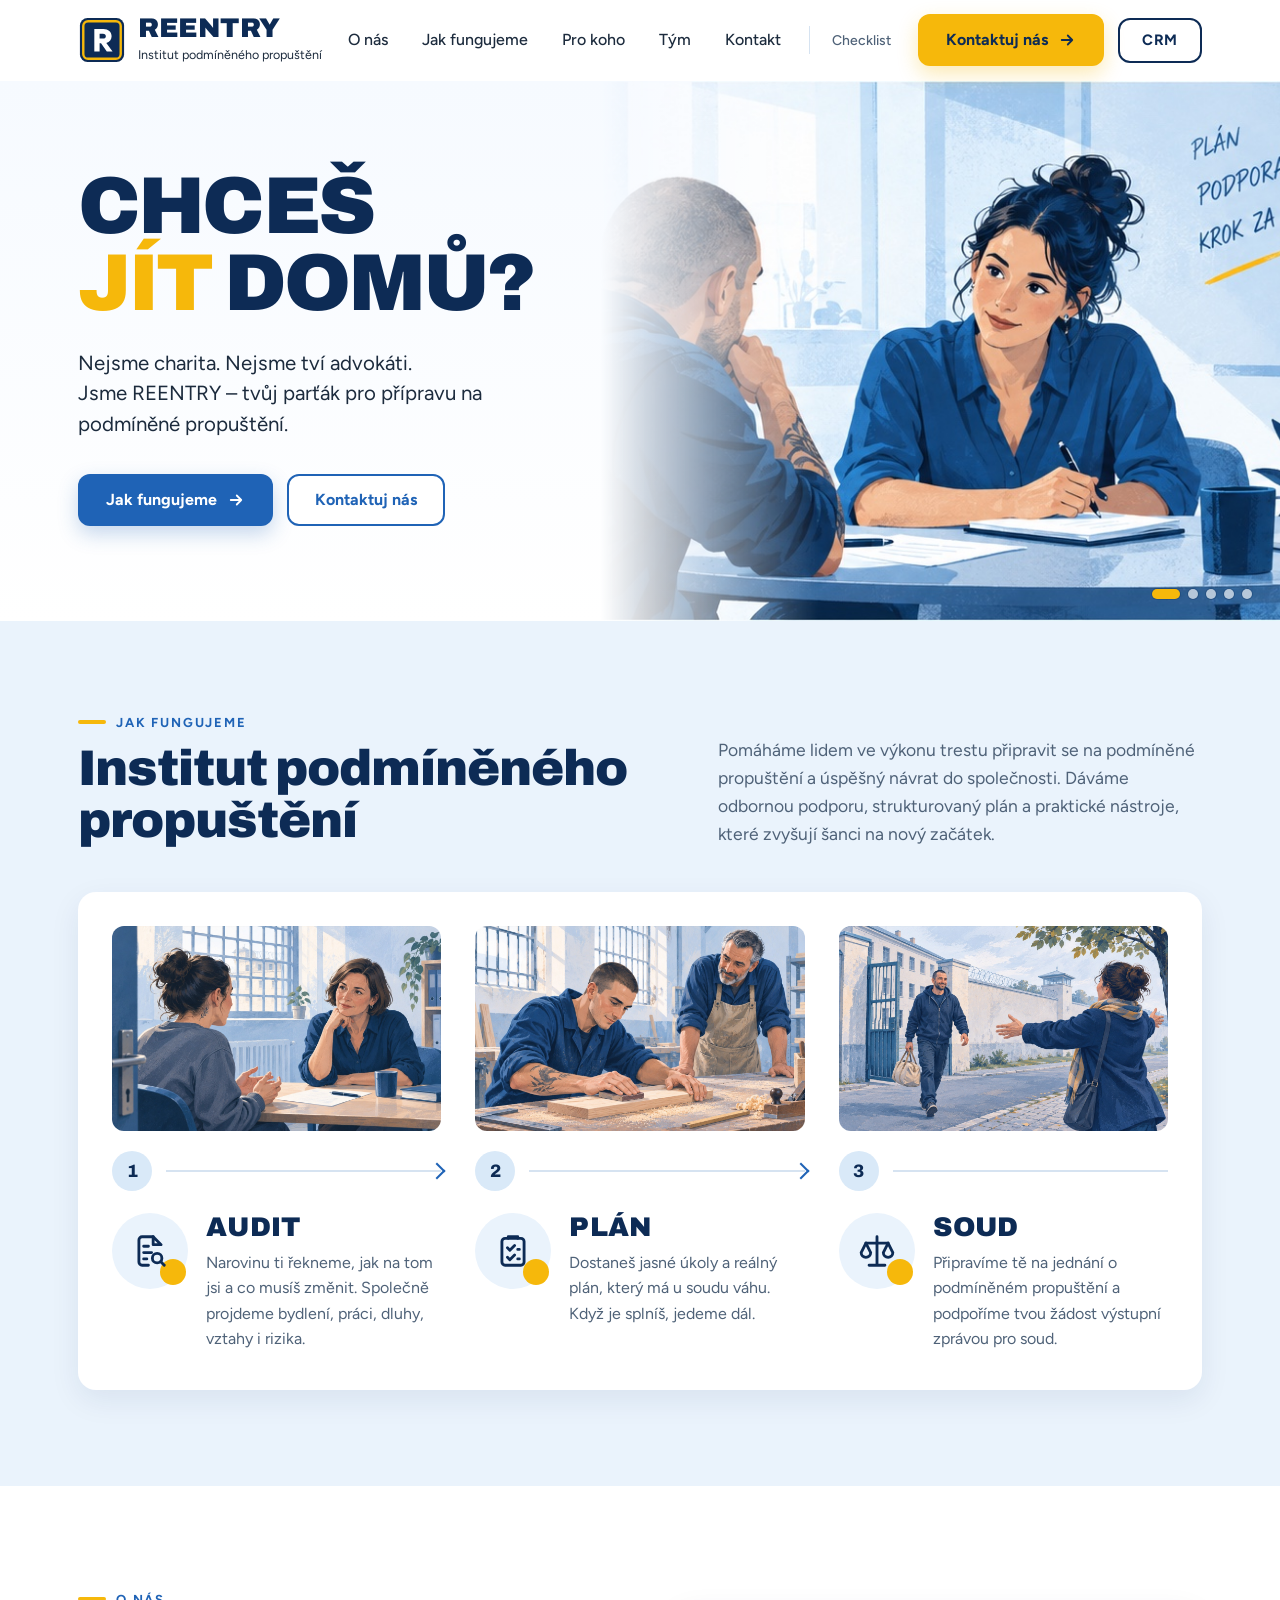
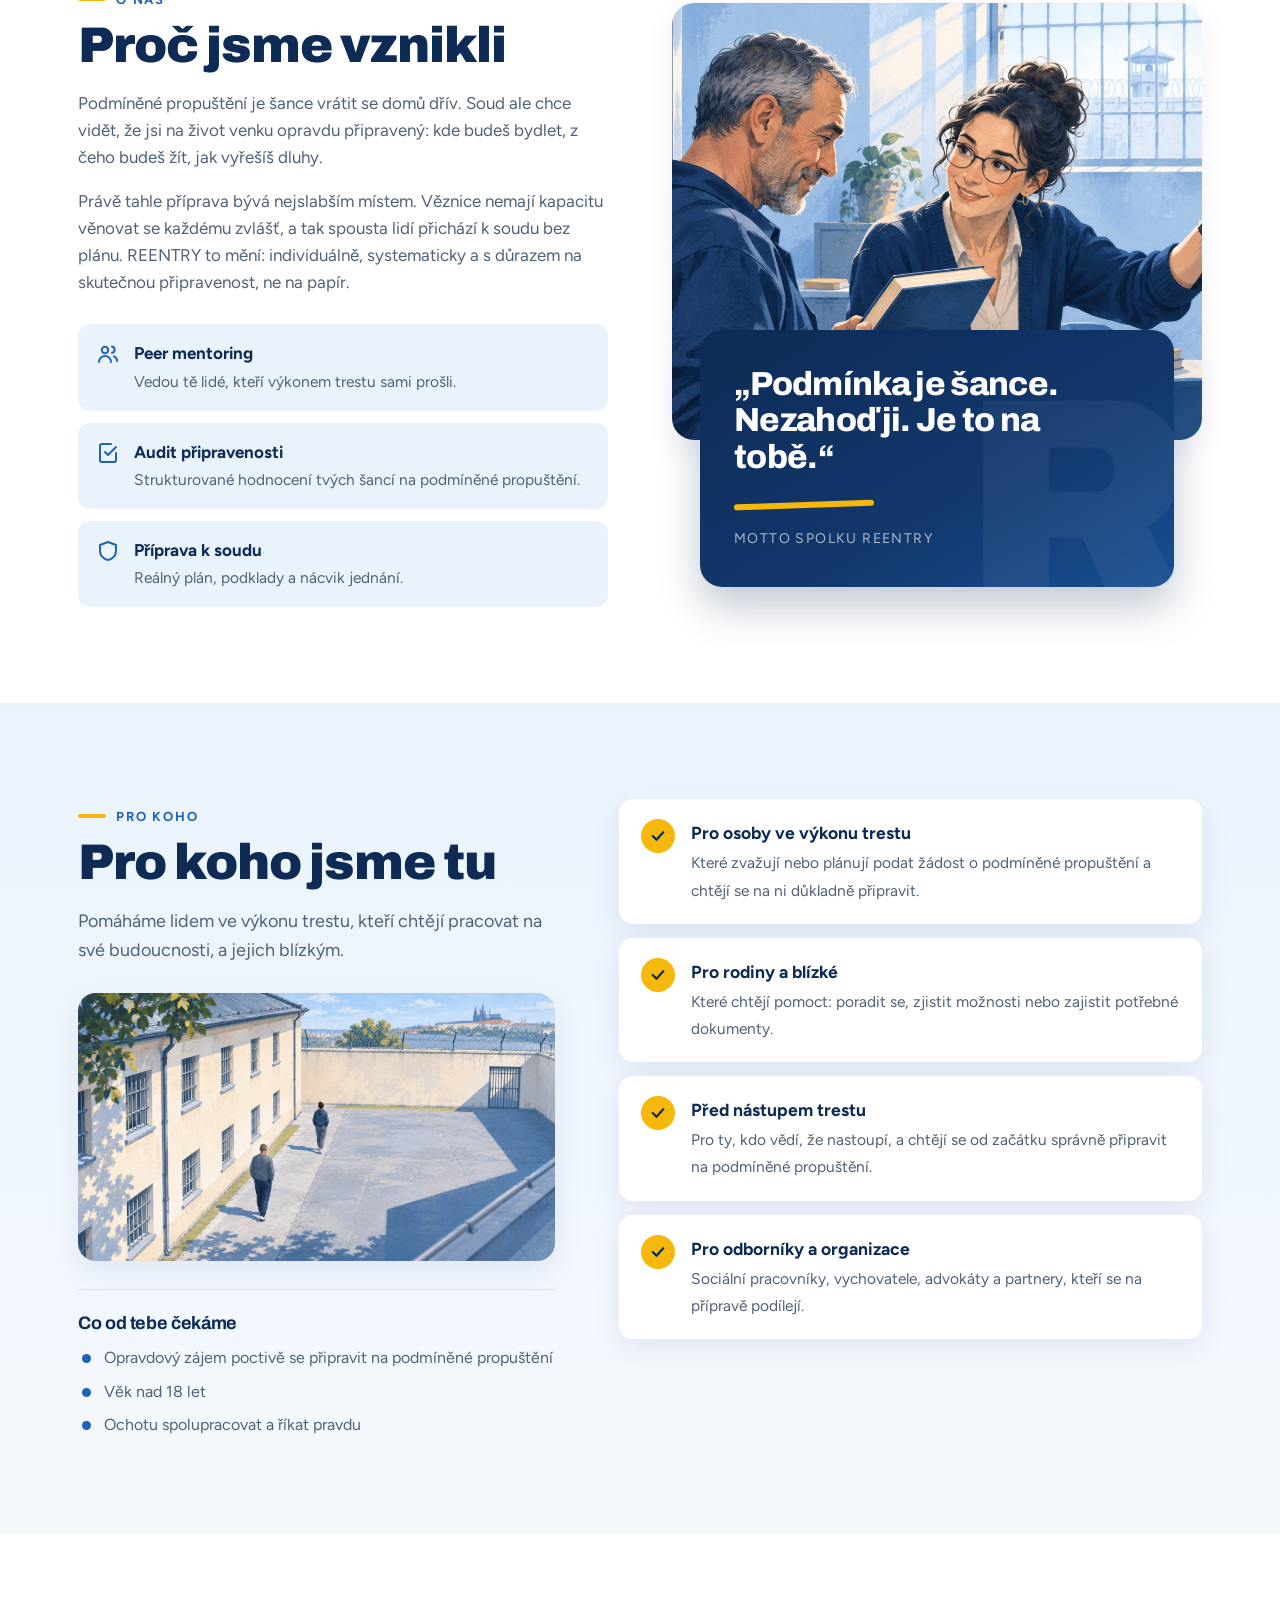
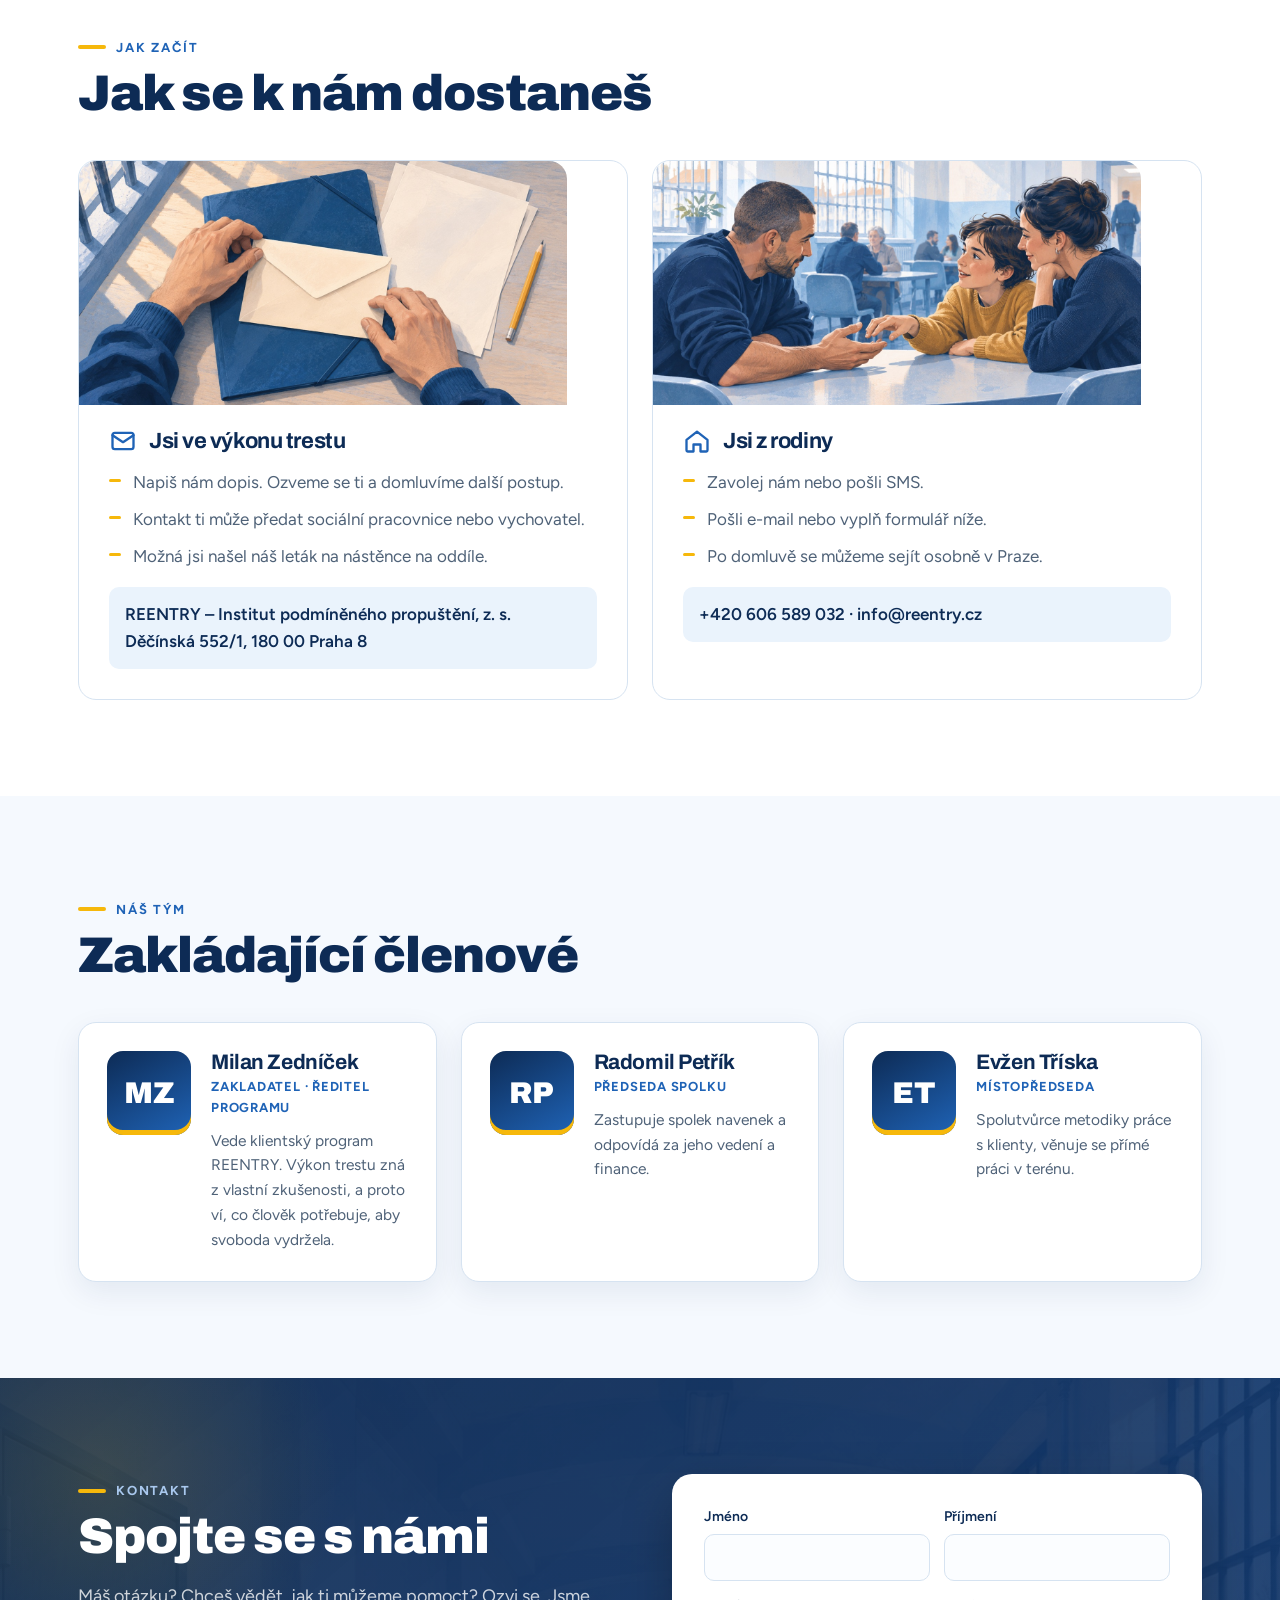
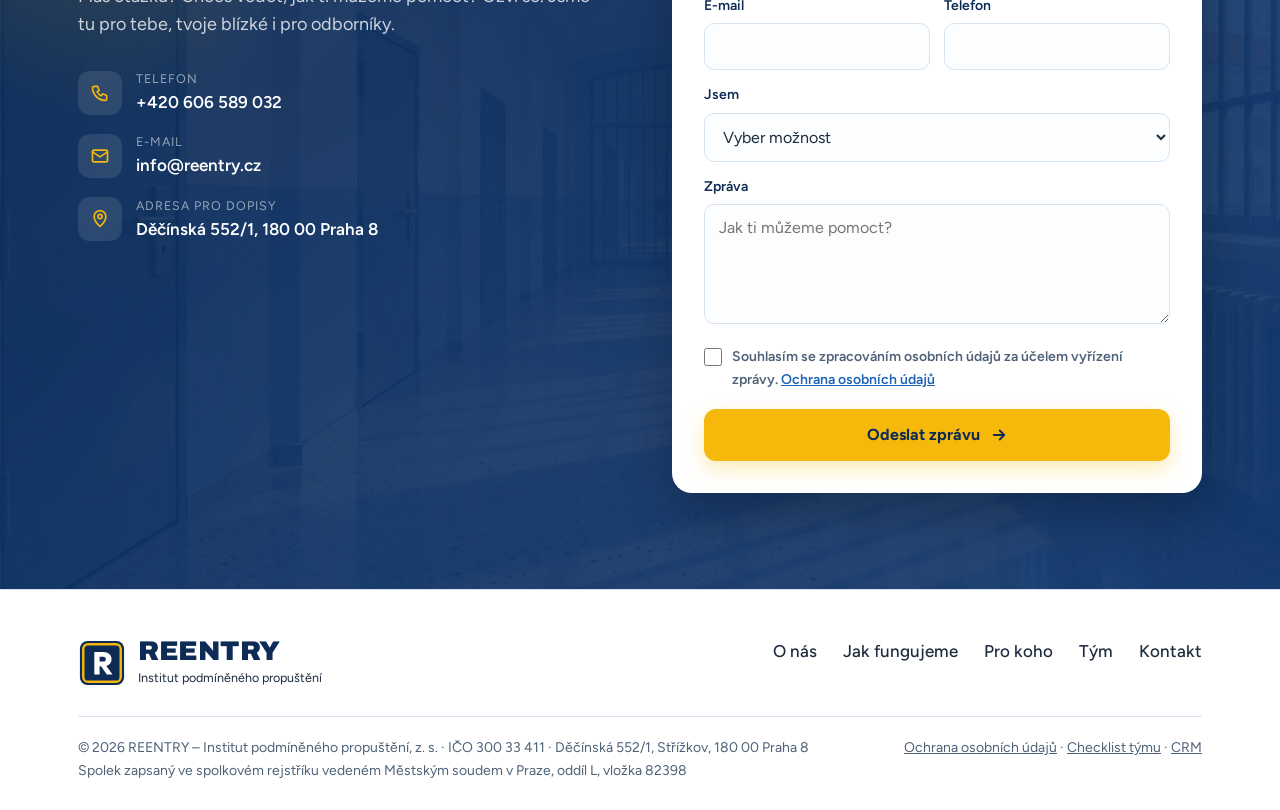
==== commit 7b8f0071: "Web: CRM jako zaoblené tlačítko vpravo v hlavičce Co-Authored-By: Claude Opus 5.5 <noreply@anthropic" ====
--- a/index.html
+++ b/index.html
@@ -73,6 +73,10 @@
   .nav a:hover::after { transform: scaleX(1); }
   .nav .team-link a { color: var(--muted); font-size: 14px; }
   .nav .team-first { border-left: 1px solid var(--line); padding-left: 22px; margin-left: -6px; }
+  .nav-crm-mobile { display: none; }
+  .btn-crm { display: inline-flex; align-items: center; padding: 13px 22px; border: 2px solid var(--navy); border-radius: 12px; font: 700 15px/1 'Figtree', sans-serif; color: var(--navy); text-decoration: none; letter-spacing: .04em; transition: background .15s, color .15s; margin-left: -12px; }
+  .btn-crm:hover { background: var(--navy); color: #fff; }
+  .btn-crm:focus-visible { outline: 3px solid var(--yellow); outline-offset: 2px; }
   .menu-btn { display: none; background: none; border: 0; width: 44px; height: 44px; cursor: pointer; color: var(--navy); }
   .menu-btn svg { width: 28px; height: 28px; }
 
@@ -228,6 +232,8 @@
     section { padding: 68px 0; }
     .wrap { padding: 0 20px; }
     .menu-btn { display: grid; place-items: center; }
+    .btn-crm { display: none; }
+    .nav-crm-mobile { display: list-item; }
     .nav { position: fixed; inset: 80px 0 auto 0; background: #fff; flex-direction: column; align-items: stretch; gap: 0; padding: 8px 20px 20px; border-bottom: 1px solid var(--line); box-shadow: 0 16px 30px rgba(13,43,85,.1); transform: translateY(-8px); opacity: 0; pointer-events: none; transition: .2s; }
     .nav.open { transform: none; opacity: 1; pointer-events: auto; }
     .nav a { display: block; padding: 14px 4px; border-bottom: 1px solid var(--line); }
@@ -269,10 +275,11 @@
         <li><a href="#tym">Tým</a></li>
         <li><a href="#kontakt">Kontakt</a></li>
         <li class="team-link team-first"><a href="checklist.html">Checklist</a></li>
-        <li class="team-link"><a href="reentry-crm.html">CRM</a></li>
+        <li class="team-link nav-crm-mobile"><a href="reentry-crm.html">CRM</a></li>
       </ul>
     </nav>
     <a class="btn btn-yellow" href="#kontakt">Kontaktuj nás <svg viewBox="0 0 24 24" fill="none" stroke="currentColor" stroke-width="2.4" stroke-linecap="round" stroke-linejoin="round"><path d="M5 12h14M13 6l6 6-6 6"/></svg></a>
+    <a class="btn-crm" href="reentry-crm.html">CRM</a>
     <button class="menu-btn" id="menuBtn" aria-label="Otevřít menu" aria-expanded="false" aria-controls="nav">
       <svg viewBox="0 0 24 24" fill="none" stroke="currentColor" stroke-width="2.2" stroke-linecap="round"><path d="M4 7h16M4 12h16M4 17h16"/></svg>
     </button>
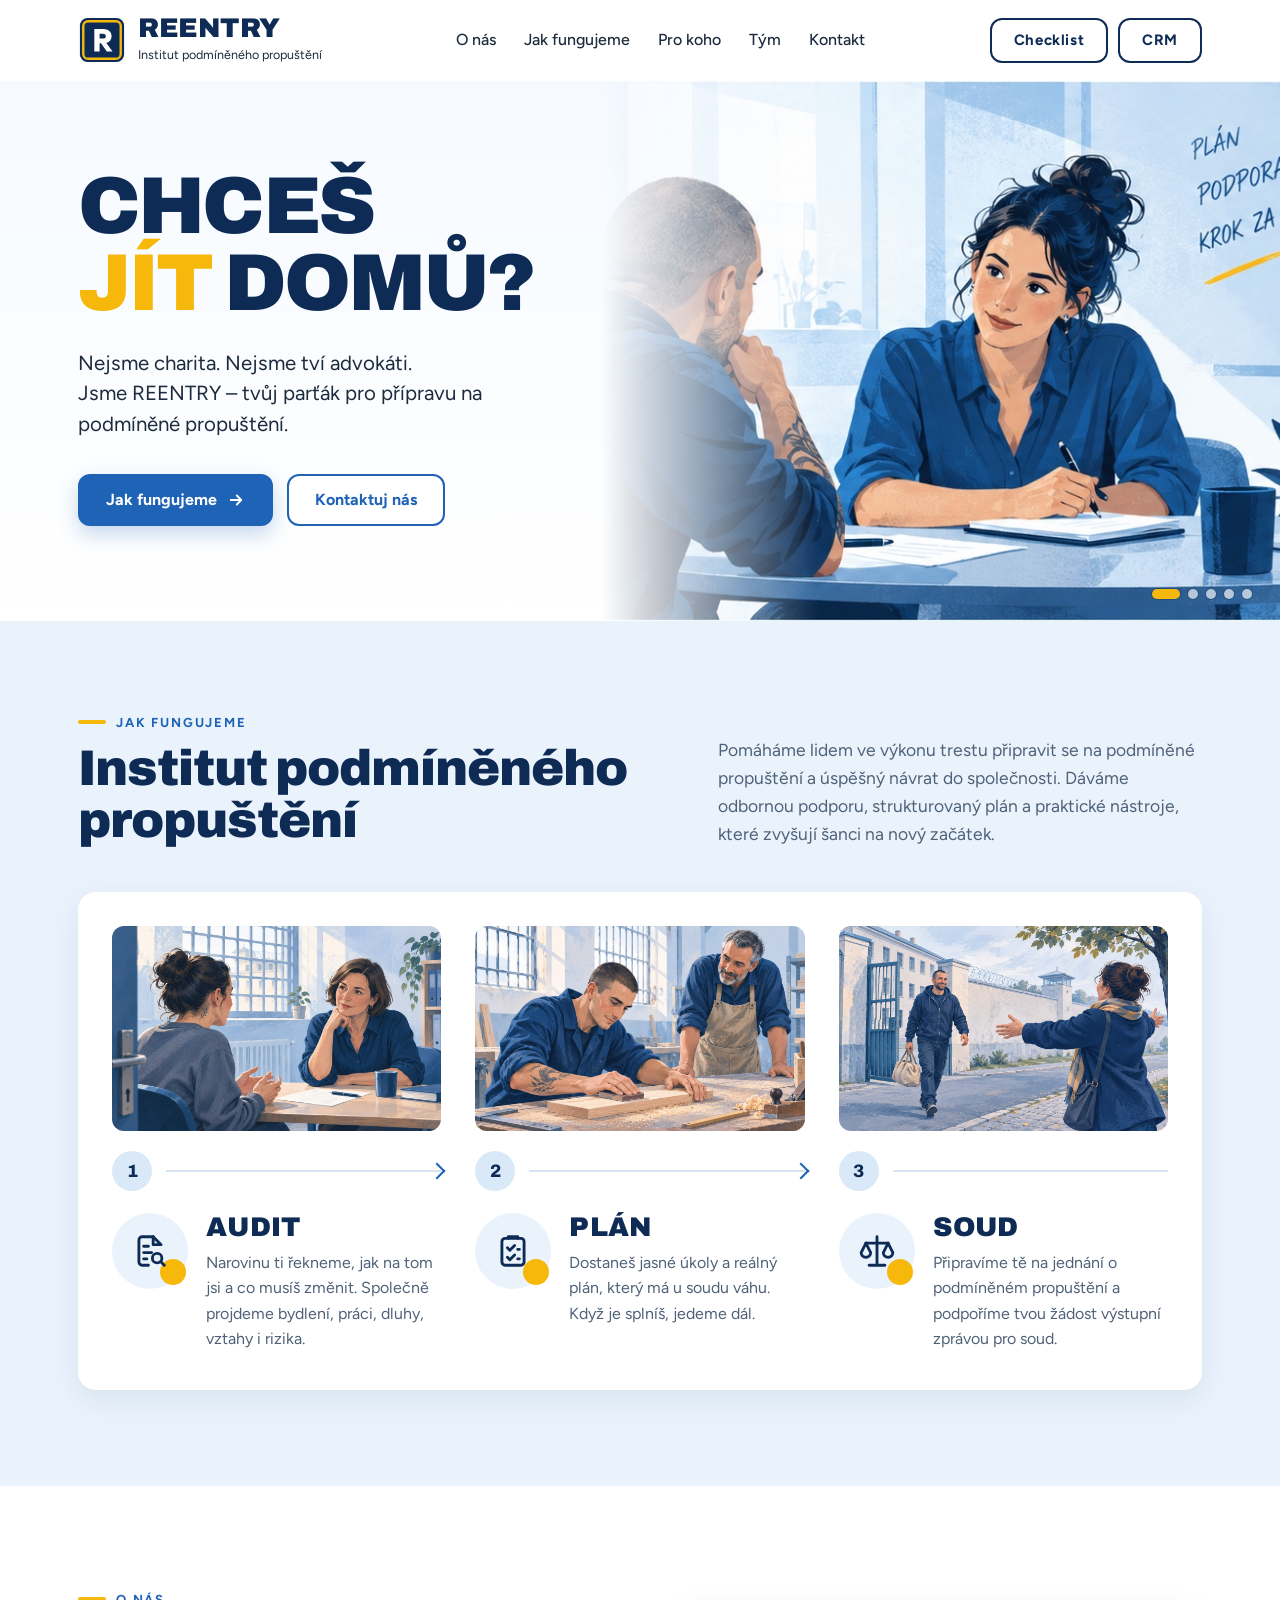
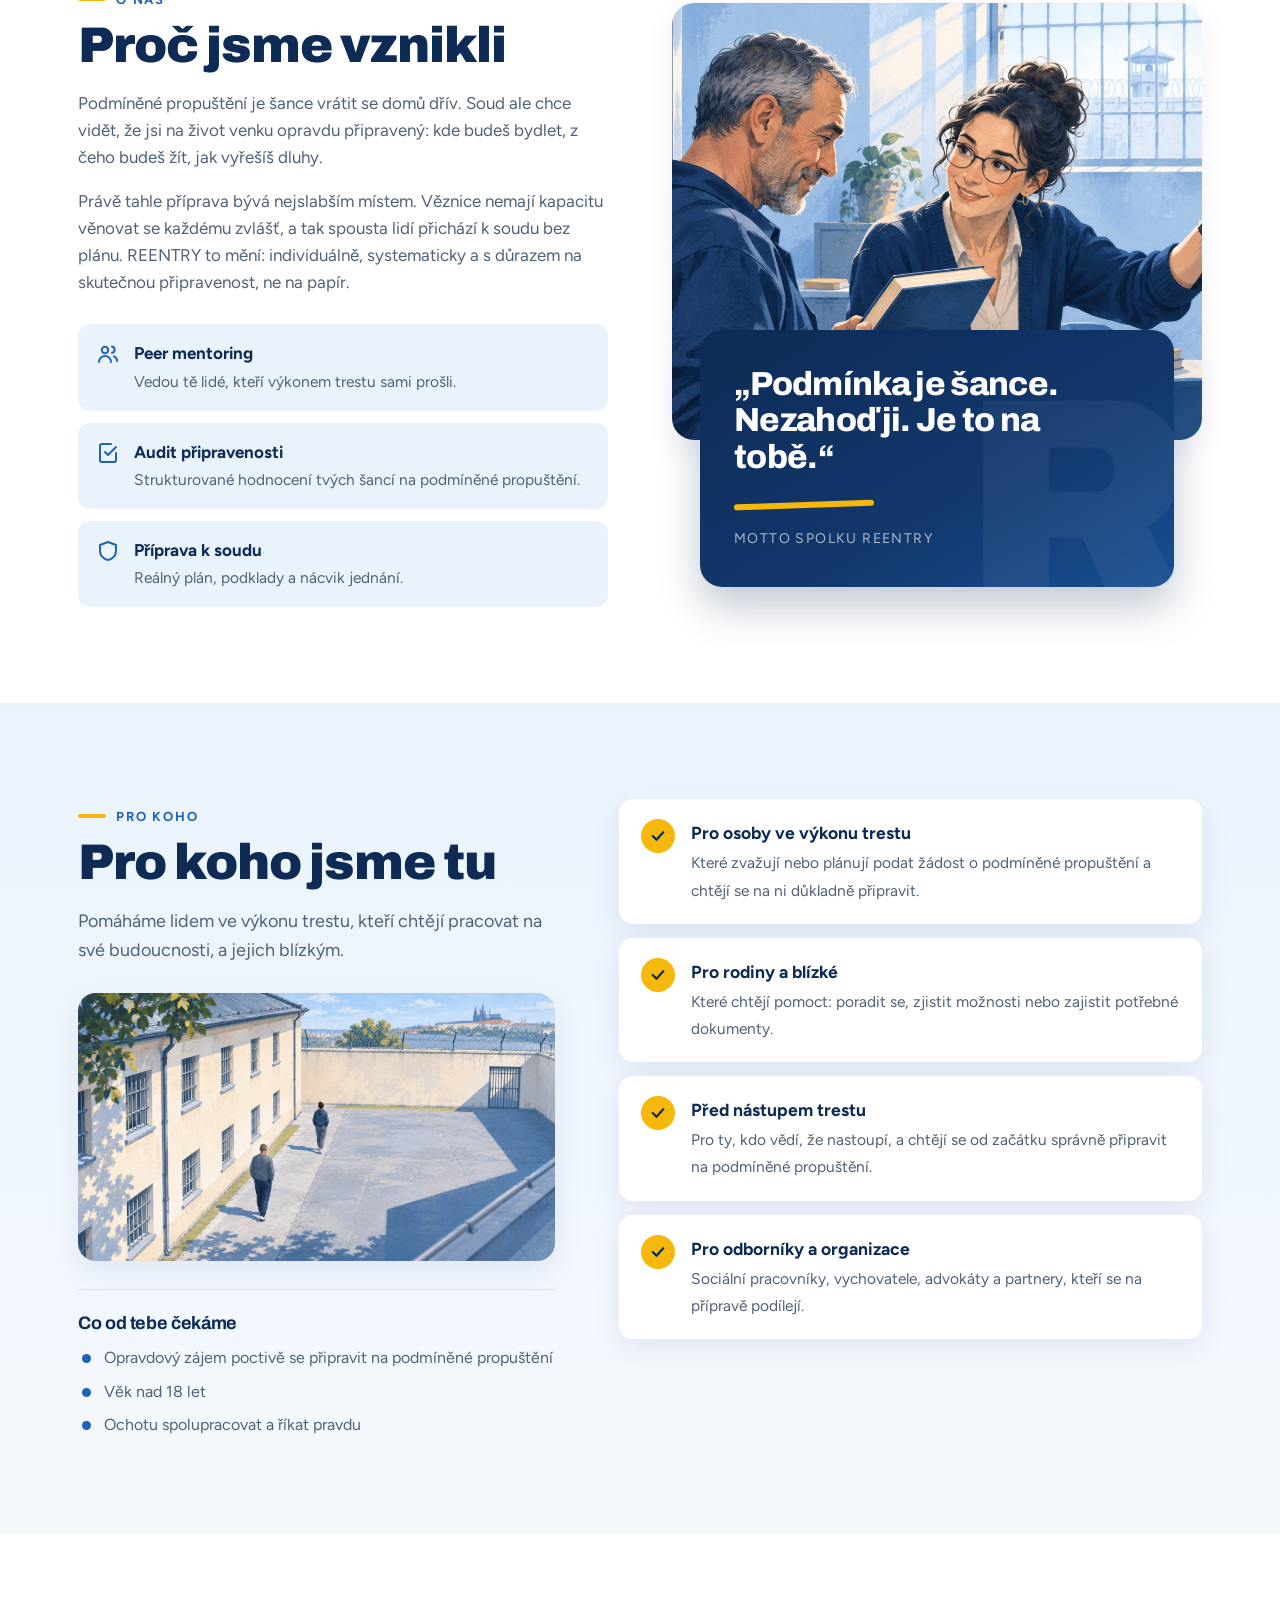
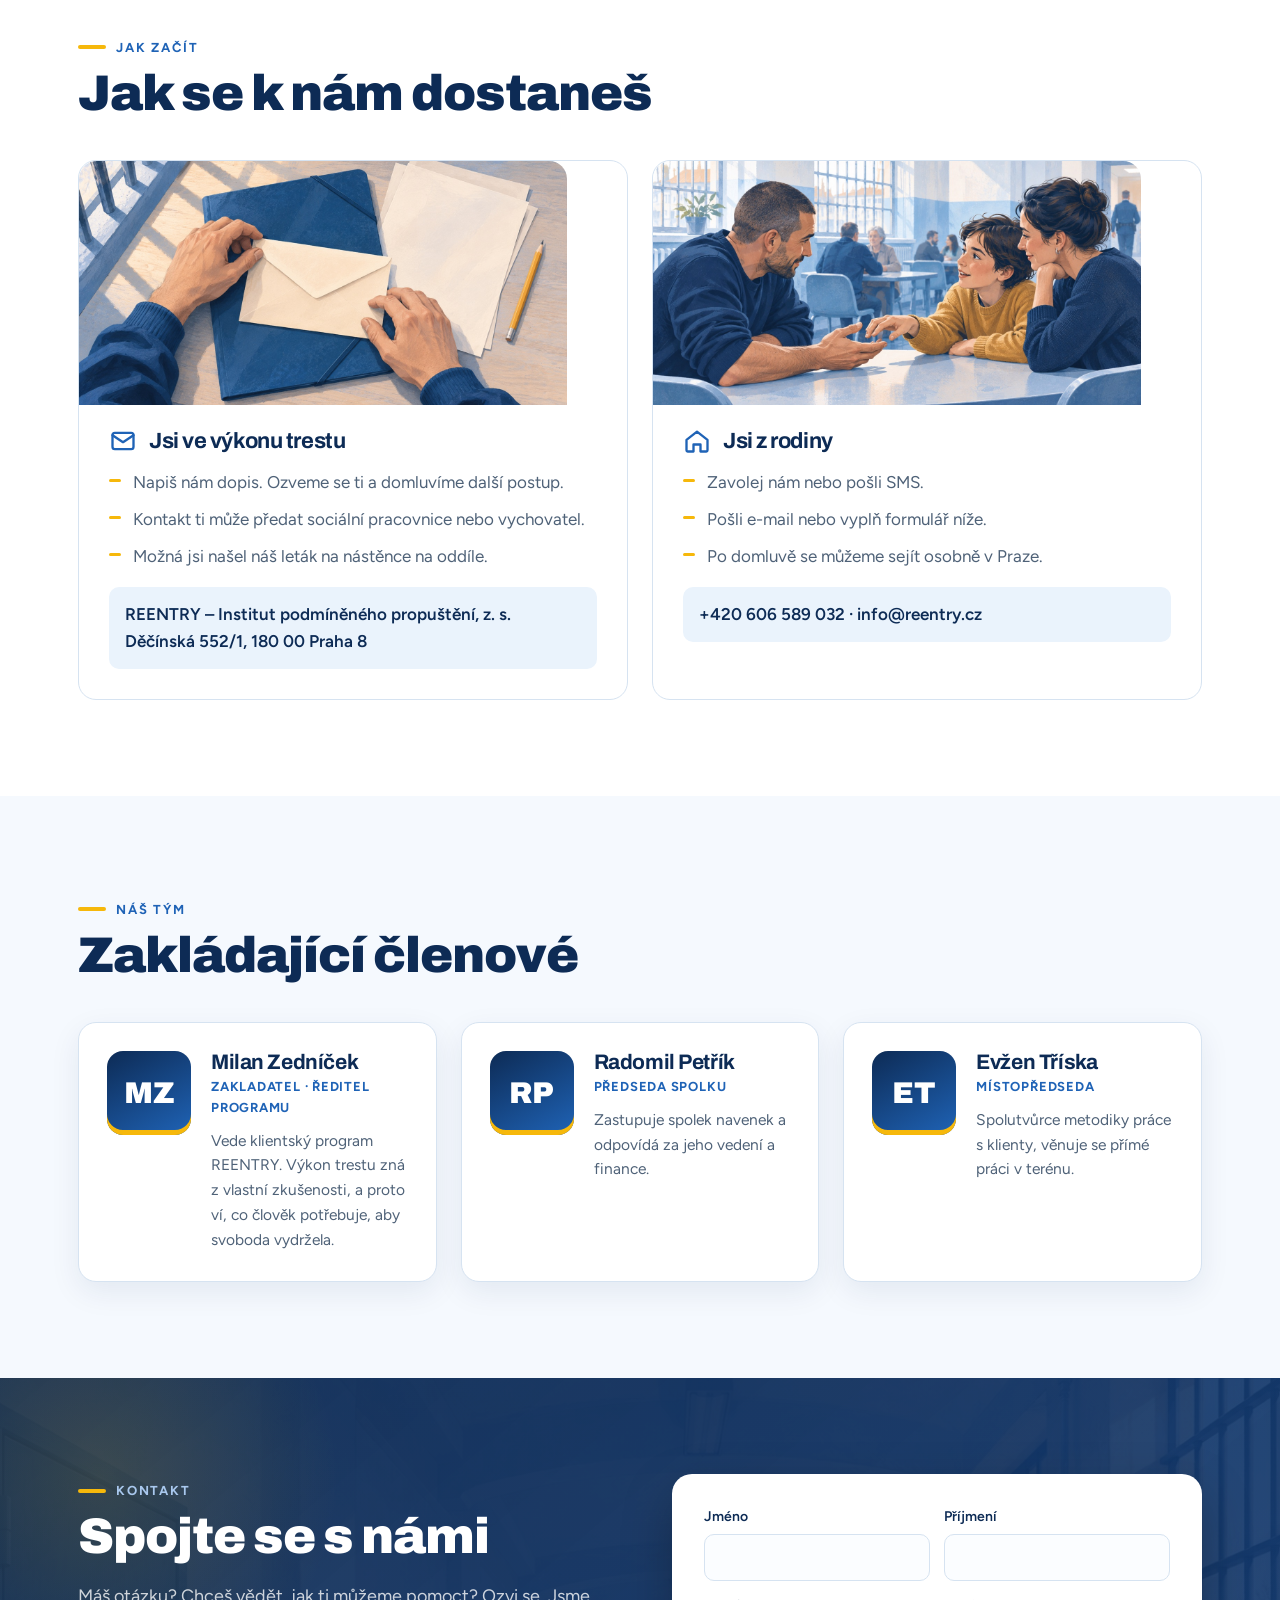
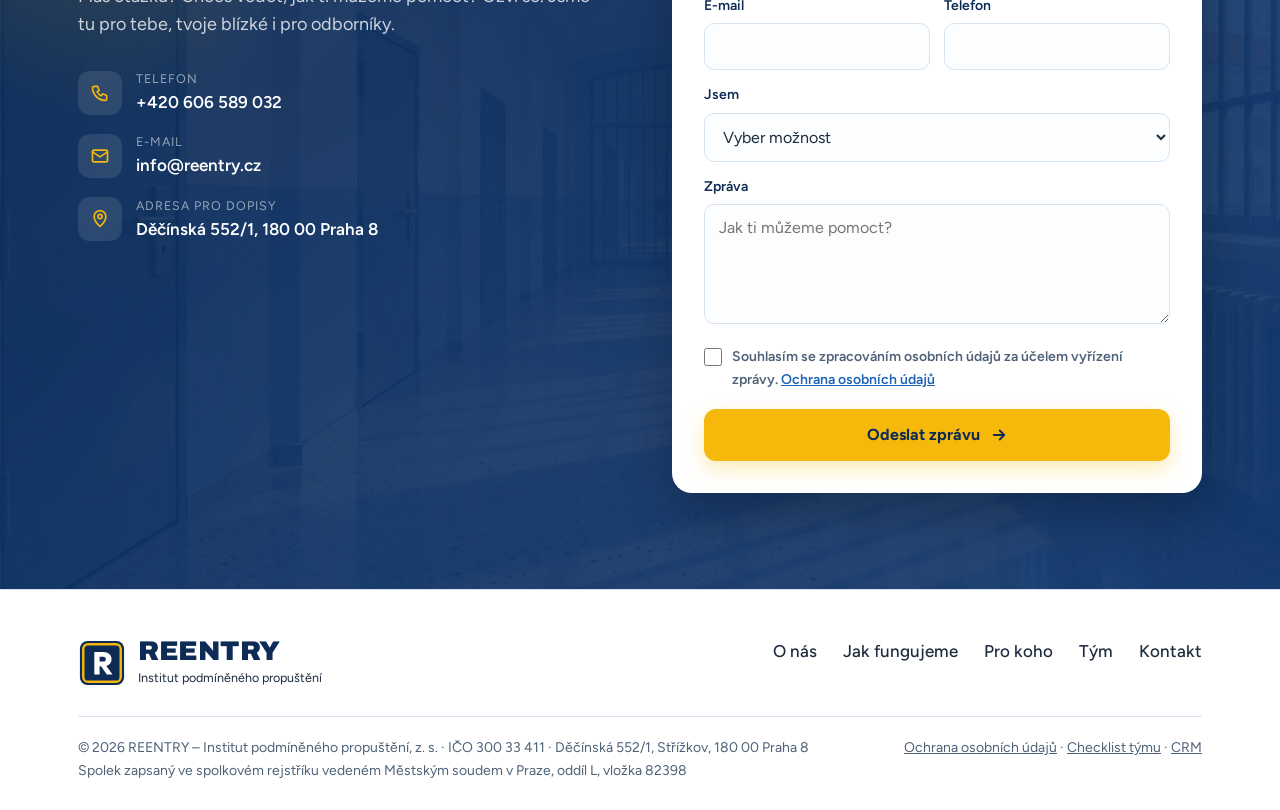
==== commit 1f1ae5a3: "Web: Checklist a CRM jako rámečková tlačítka úplně vpravo Co-Authored-By: Claude Opus 5.5 <noreply@a" ====
--- a/index.html
+++ b/index.html
@@ -67,14 +67,16 @@
   .logo-mark { width: 48px; height: 48px; flex-shrink: 0; }
   .brand b { display: block; font: 900 27px/1 'Archivo', sans-serif; color: var(--navy); letter-spacing: -.01em; }
   .brand small { display: block; font-size: 12.5px; color: var(--ink); margin-top: 3px; white-space: nowrap; }
-  .nav { display: flex; align-items: center; gap: 34px; list-style: none; }
+  .nav { display: flex; align-items: center; gap: 28px; list-style: none; }
+  .nav a, .btn, .btn-crm { white-space: nowrap; }
   .nav a { text-decoration: none; font-weight: 500; font-size: 16px; color: var(--ink); position: relative; padding: 6px 0; }
   .nav a::after { content: ''; position: absolute; left: 0; right: 0; bottom: 0; height: 3px; border-radius: 2px; background: var(--yellow); transform: scaleX(0); transition: transform .2s; }
   .nav a:hover::after { transform: scaleX(1); }
   .nav .team-link a { color: var(--muted); font-size: 14px; }
   .nav .team-first { border-left: 1px solid var(--line); padding-left: 22px; margin-left: -6px; }
   .nav-crm-mobile { display: none; }
-  .btn-crm { display: inline-flex; align-items: center; padding: 13px 22px; border: 2px solid var(--navy); border-radius: 12px; font: 700 15px/1 'Figtree', sans-serif; color: var(--navy); text-decoration: none; letter-spacing: .04em; transition: background .15s, color .15s; margin-left: -12px; }
+  .btn-crm { display: inline-flex; align-items: center; padding: 13px 22px; border: 2px solid var(--navy); border-radius: 12px; font: 700 15px/1 'Figtree', sans-serif; color: var(--navy); text-decoration: none; letter-spacing: .04em; transition: background .15s, color .15s; }
+  .team-btns { display: flex; gap: 10px; margin-left: -10px; }
   .btn-crm:hover { background: var(--navy); color: #fff; }
   .btn-crm:focus-visible { outline: 3px solid var(--yellow); outline-offset: 2px; }
   .menu-btn { display: none; background: none; border: 0; width: 44px; height: 44px; cursor: pointer; color: var(--navy); }
@@ -220,8 +222,11 @@
   @media (prefers-reduced-motion: reduce) { .reveal { opacity: 1; transform: none; transition: none; } html { scroll-behavior: auto; } }
 
   /* Responsive */
+  @media (max-width: 1320px) {
+    .bar .btn-yellow { display: none; }
+  }
   @media (max-width: 1020px) {
-    .nav { gap: 22px; }
+    .nav { gap: 20px; }
     .bar .btn-yellow { display: none; }
     .steps { grid-template-columns: 1fr; gap: 26px; }
     .step-line::after { display: none; }
@@ -232,7 +237,7 @@
     section { padding: 68px 0; }
     .wrap { padding: 0 20px; }
     .menu-btn { display: grid; place-items: center; }
-    .btn-crm { display: none; }
+    .team-btns { display: none; }
     .nav-crm-mobile { display: list-item; }
     .nav { position: fixed; inset: 80px 0 auto 0; background: #fff; flex-direction: column; align-items: stretch; gap: 0; padding: 8px 20px 20px; border-bottom: 1px solid var(--line); box-shadow: 0 16px 30px rgba(13,43,85,.1); transform: translateY(-8px); opacity: 0; pointer-events: none; transition: .2s; }
     .nav.open { transform: none; opacity: 1; pointer-events: auto; }
@@ -274,12 +279,12 @@
         <li><a href="#pro-koho">Pro koho</a></li>
         <li><a href="#tym">Tým</a></li>
         <li><a href="#kontakt">Kontakt</a></li>
-        <li class="team-link team-first"><a href="checklist.html">Checklist</a></li>
+        <li class="team-link team-first nav-crm-mobile"><a href="checklist.html">Checklist</a></li>
         <li class="team-link nav-crm-mobile"><a href="reentry-crm.html">CRM</a></li>
       </ul>
     </nav>
     <a class="btn btn-yellow" href="#kontakt">Kontaktuj nás <svg viewBox="0 0 24 24" fill="none" stroke="currentColor" stroke-width="2.4" stroke-linecap="round" stroke-linejoin="round"><path d="M5 12h14M13 6l6 6-6 6"/></svg></a>
-    <a class="btn-crm" href="reentry-crm.html">CRM</a>
+    <div class="team-btns"><a class="btn-crm" href="checklist.html">Checklist</a><a class="btn-crm" href="reentry-crm.html">CRM</a></div>
     <button class="menu-btn" id="menuBtn" aria-label="Otevřít menu" aria-expanded="false" aria-controls="nav">
       <svg viewBox="0 0 24 24" fill="none" stroke="currentColor" stroke-width="2.2" stroke-linecap="round"><path d="M4 7h16M4 12h16M4 17h16"/></svg>
     </button>
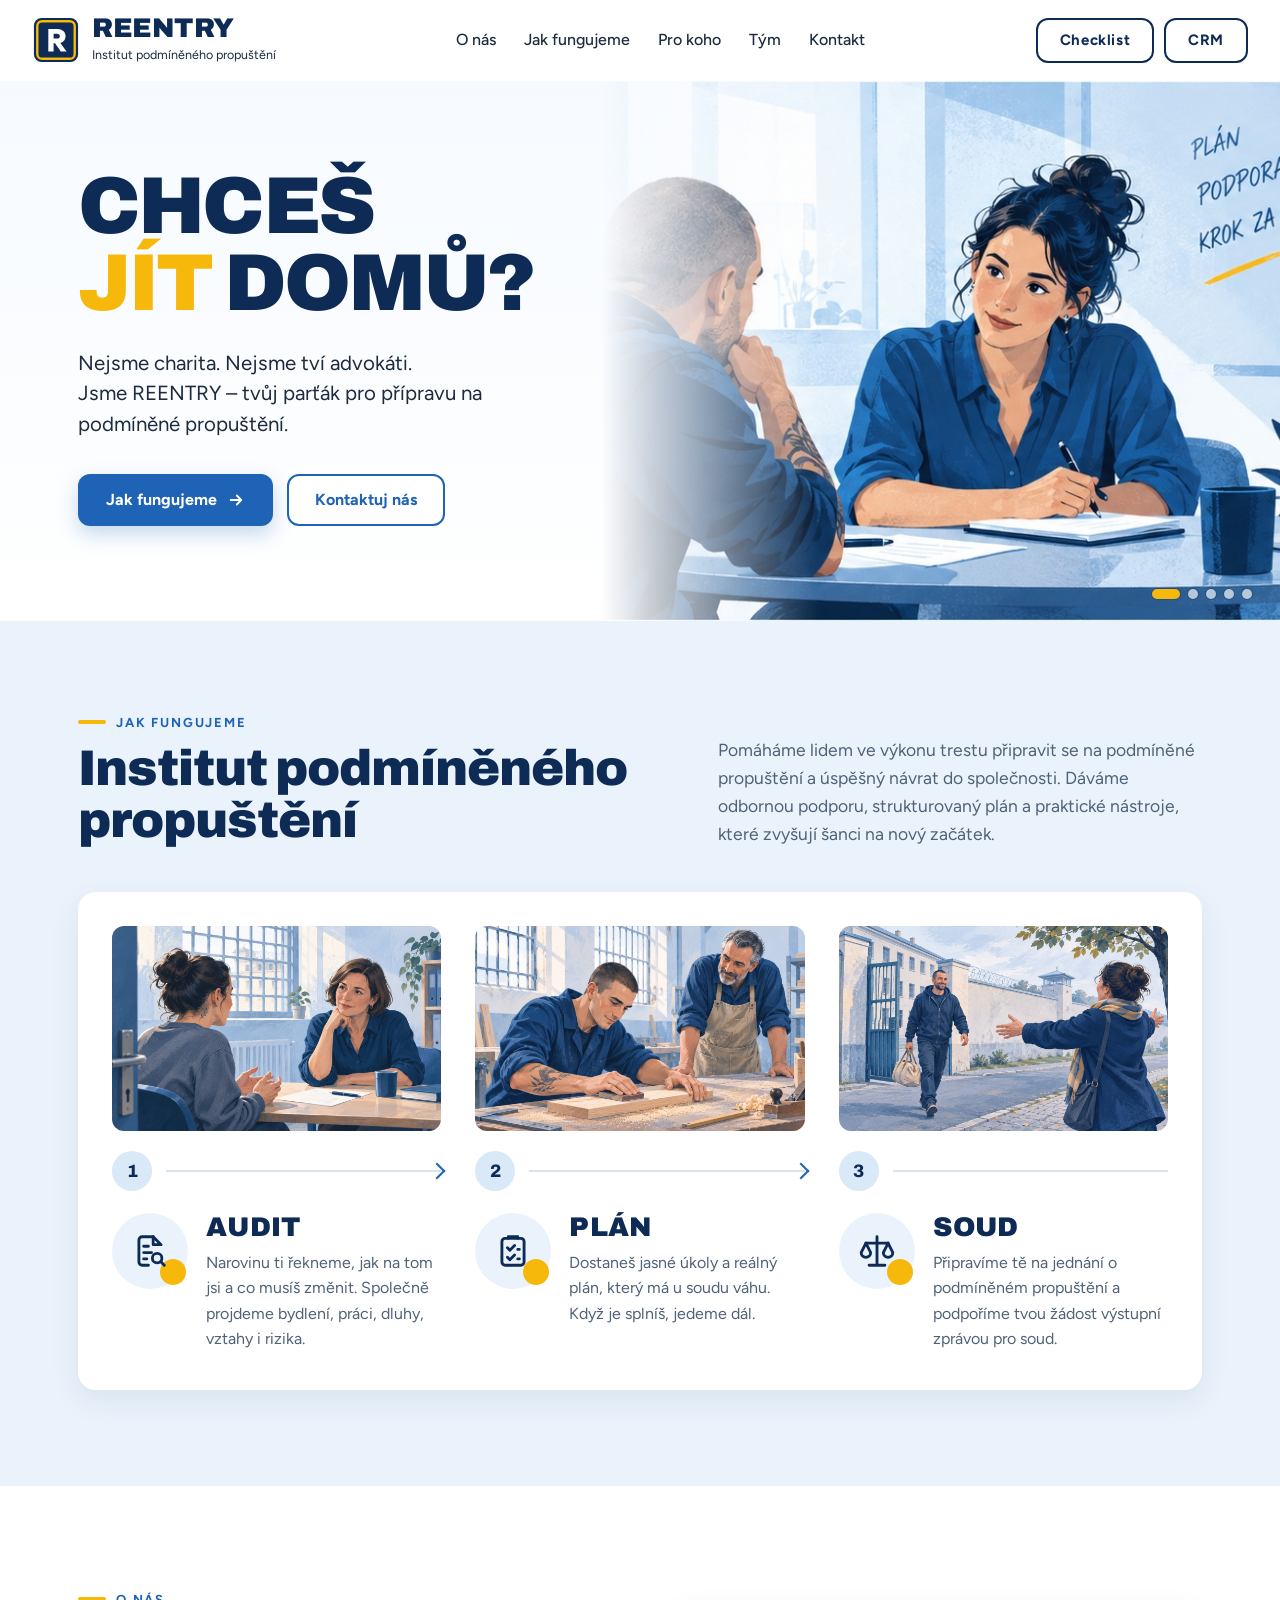
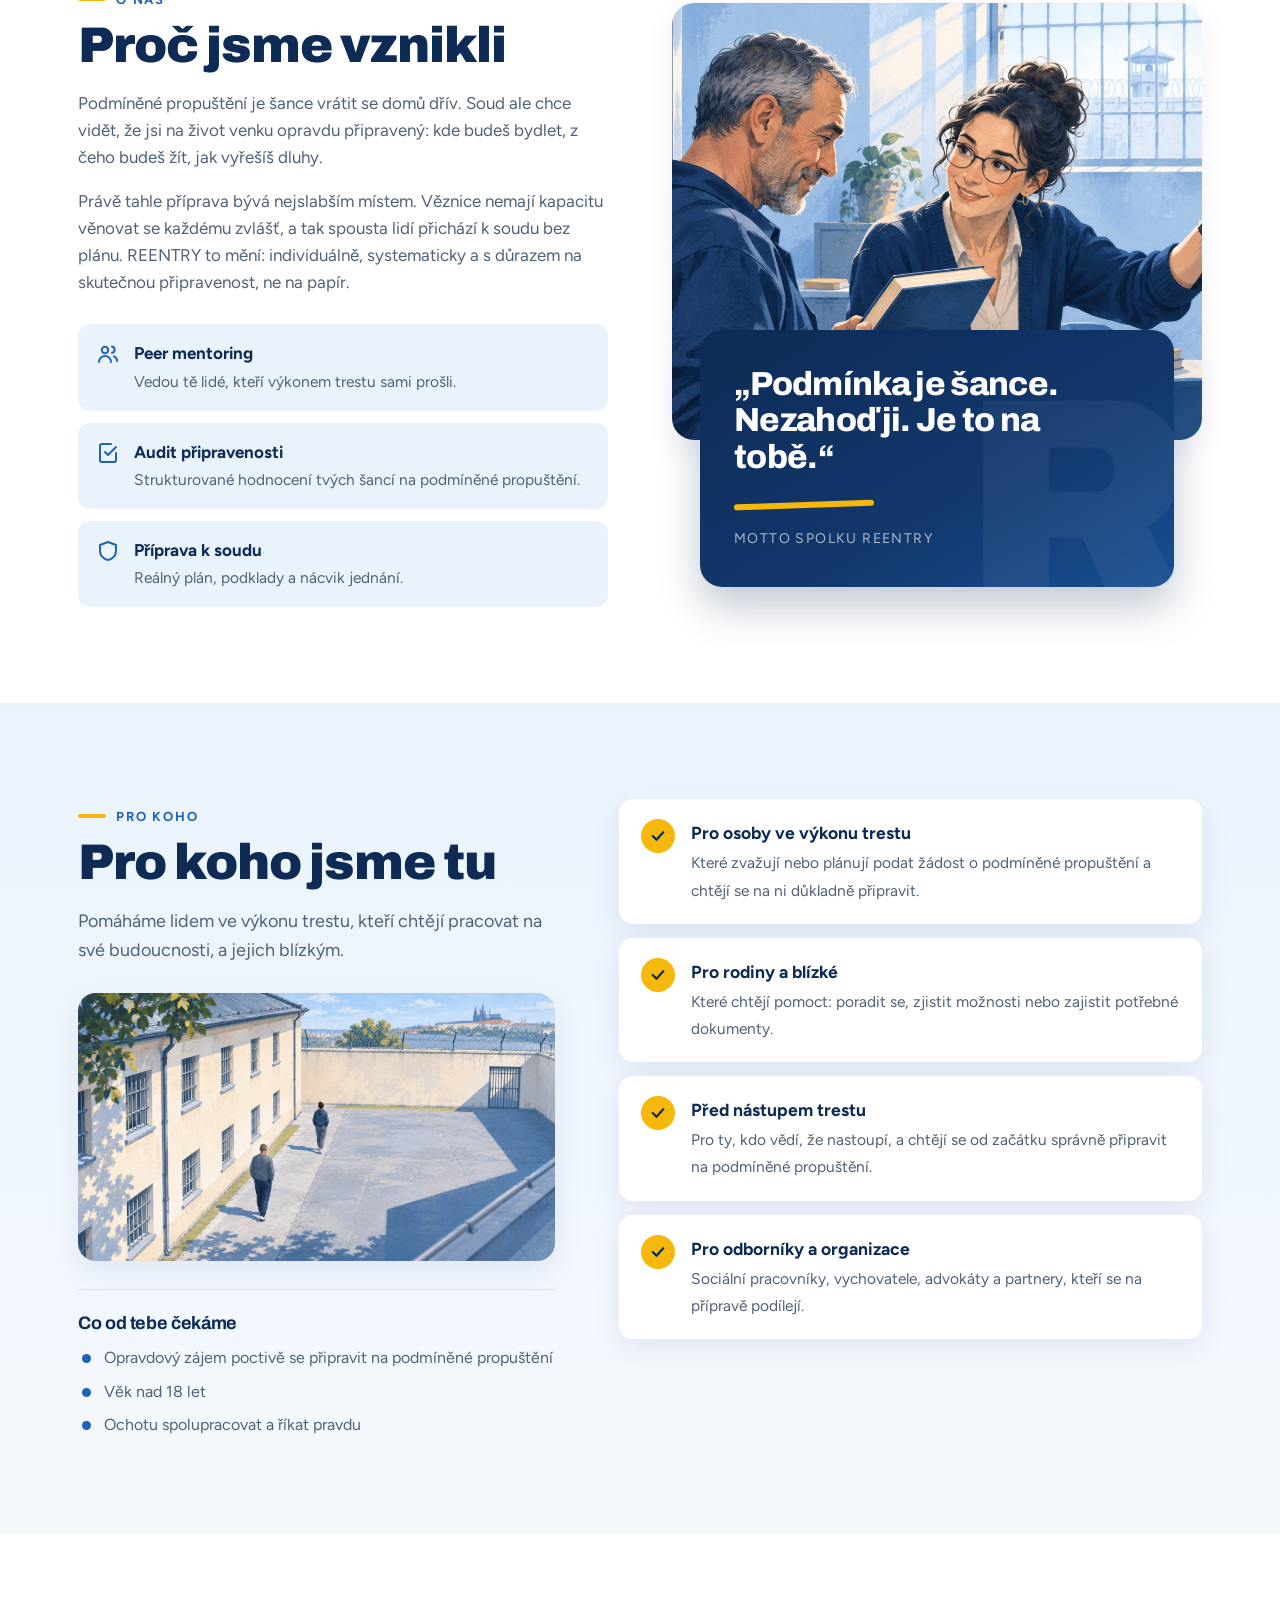
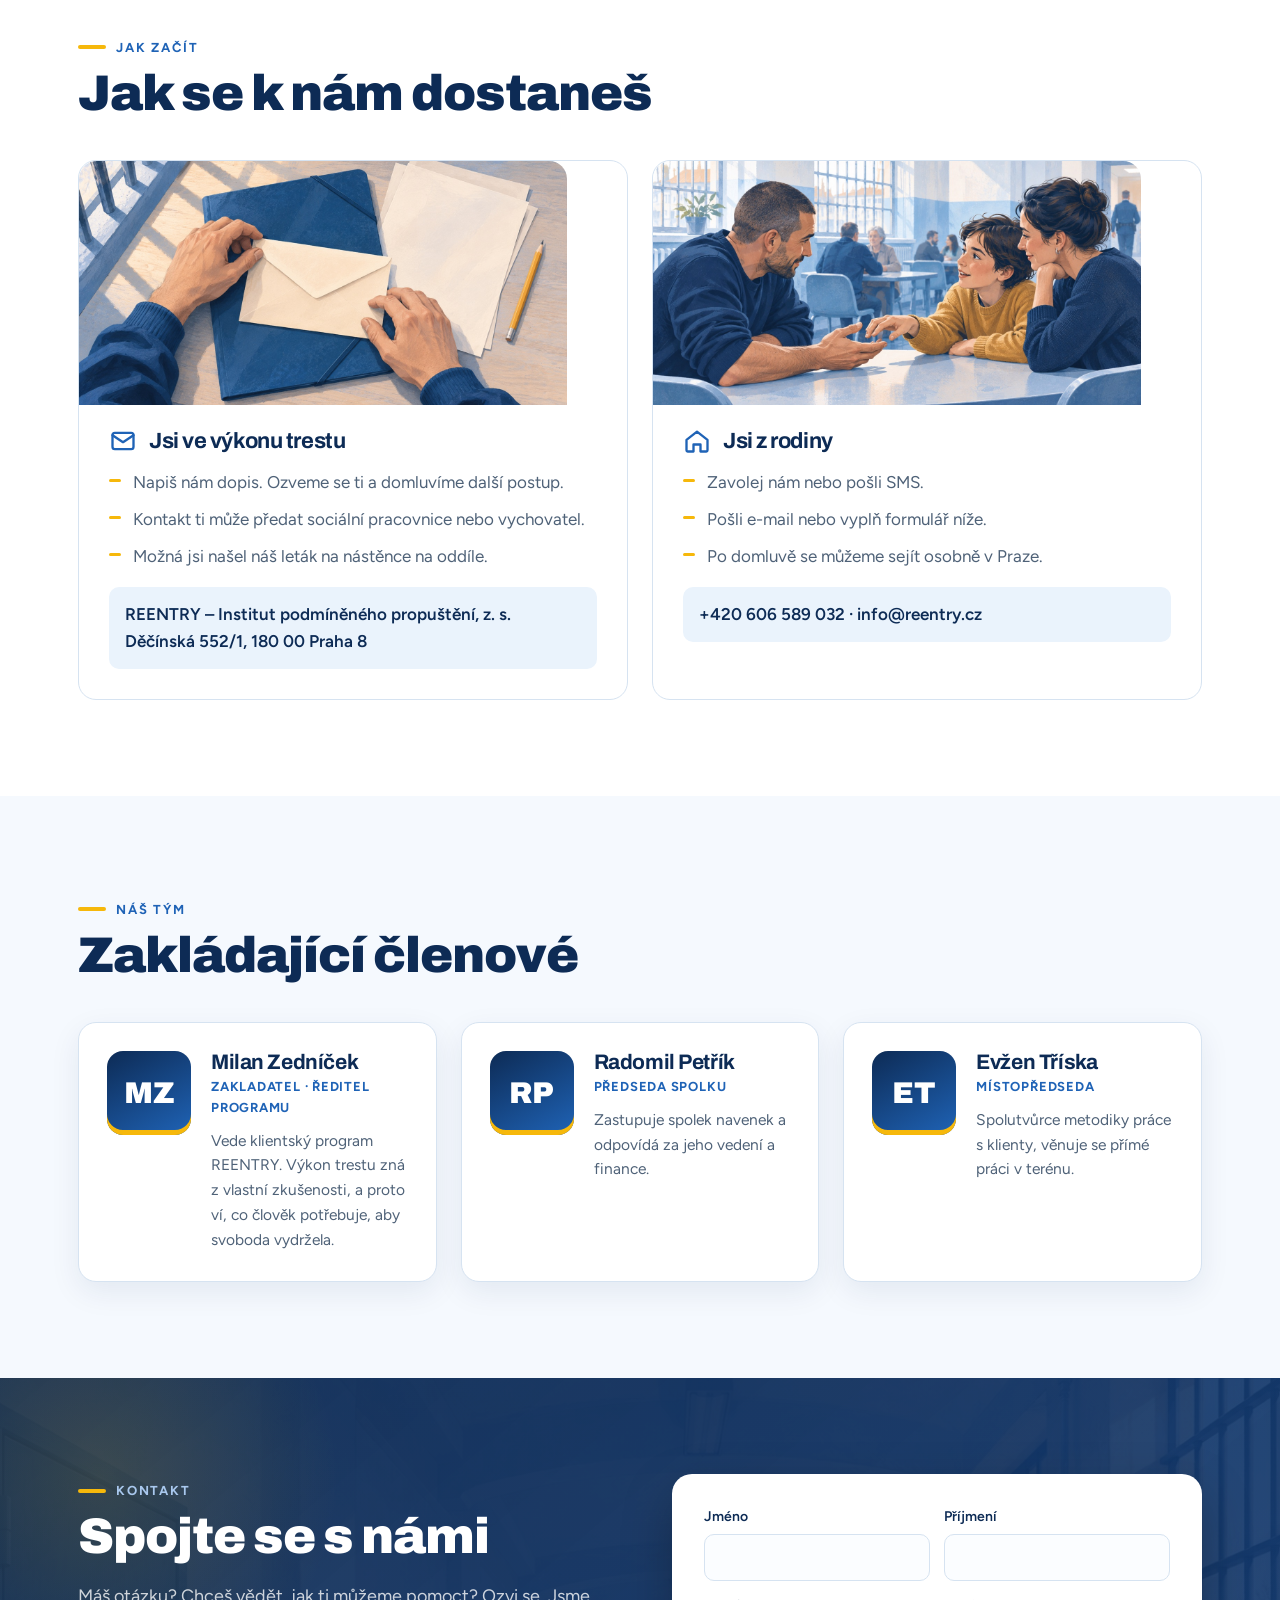
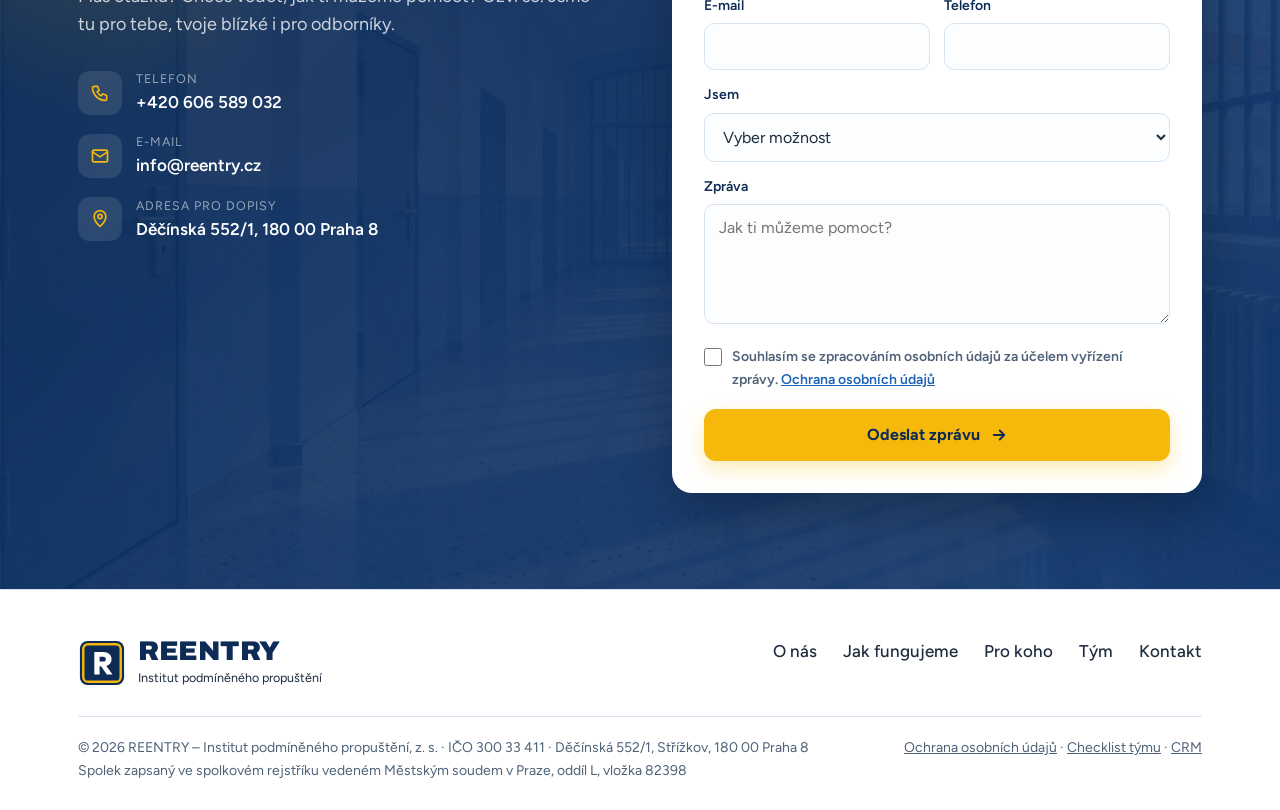
==== commit 881caa0b: "Web: hlavička přes celou šířku, Checklist a CRM úplně vpravo Co-Authored-By: Claude Opus 5.5 <norepl" ====
--- a/index.html
+++ b/index.html
@@ -62,6 +62,9 @@
   header { position: sticky; top: 0; z-index: 50; background: rgba(255,255,255,.94); backdrop-filter: blur(10px); border-bottom: 1px solid transparent; transition: border-color .2s, box-shadow .2s; }
   header.scrolled { border-color: var(--line); box-shadow: 0 4px 18px rgba(13,43,85,.06); }
   .bar { display: flex; align-items: center; justify-content: space-between; height: 80px; gap: 24px; }
+  header .wrap.bar { max-width: none; padding: 0 32px; }
+  header .bar { justify-content: flex-start; }
+  header .bar > nav { margin: 0 auto; }
   .brand { display: flex; align-items: center; gap: 12px; text-decoration: none; }
   .brand .r { width: 46px; height: 46px; border-radius: 8px; background: var(--navy); color: #fff; font: 900 30px/1 'Archivo', sans-serif; display: grid; place-items: center; box-shadow: inset 0 0 0 3px var(--yellow); flex-shrink: 0; }
   .logo-mark { width: 48px; height: 48px; flex-shrink: 0; }
